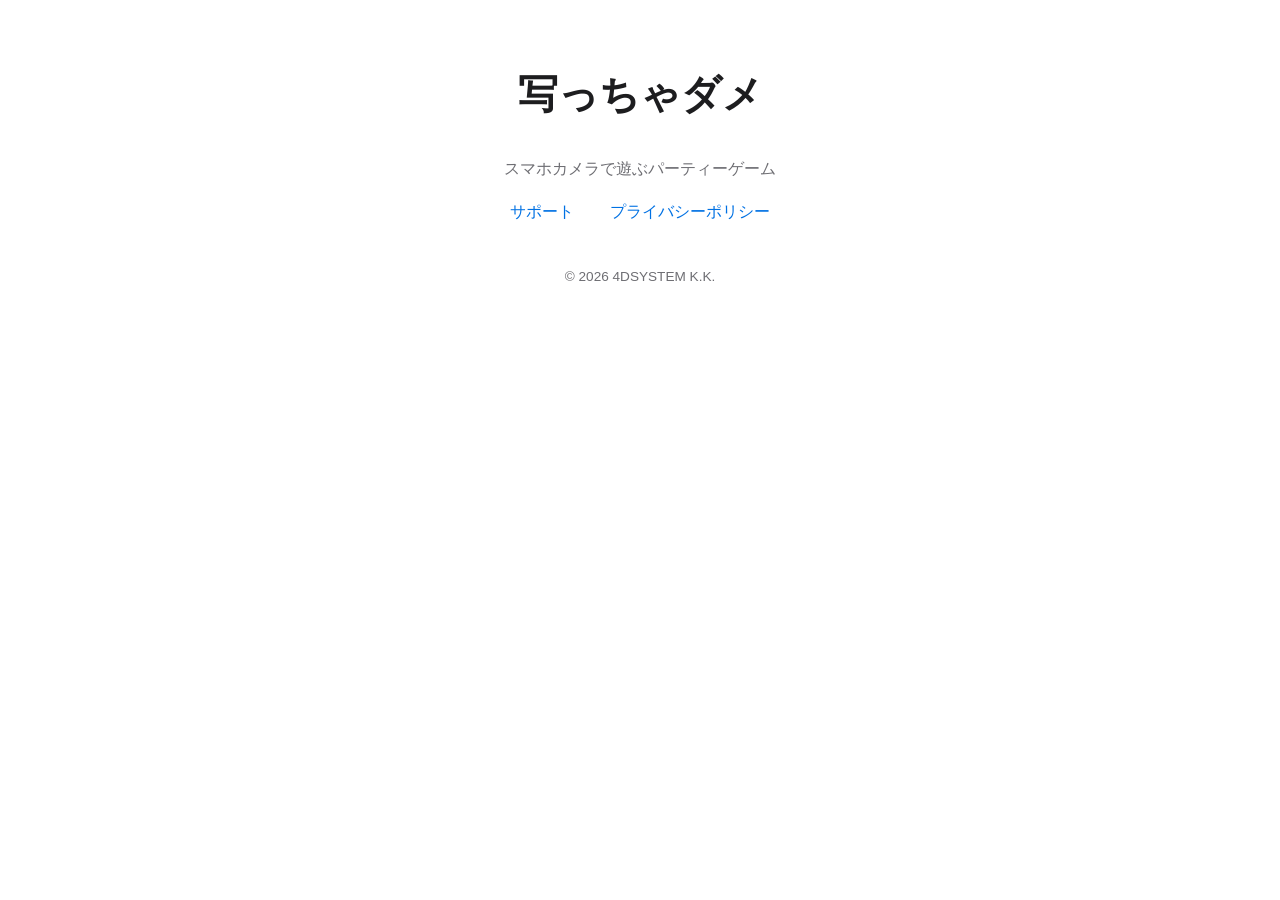
==== index.html @ 31fbf9aa "Add support and privacy policy pages" ====
<!DOCTYPE html>
<html lang="ja">
<head>
  <meta charset="UTF-8">
  <meta name="viewport" content="width=device-width, initial-scale=1.0">
  <title>写っちゃダメ</title>
  <style>
    body { font-family: -apple-system, BlinkMacSystemFont, 'Helvetica Neue', sans-serif; max-width: 680px; margin: 60px auto; padding: 0 24px; color: #1d1d1f; line-height: 1.7; text-align: center; }
    h1 { font-size: 2.5rem; font-weight: 700; }
    p { color: #6e6e73; }
    a { color: #0071e3; text-decoration: none; margin: 0 16px; }
    a:hover { text-decoration: underline; }
  </style>
</head>
<body>
  <h1>写っちゃダメ</h1>
  <p>スマホカメラで遊ぶパーティーゲーム</p>
  <p>
    <a href="support/">サポート</a>
    <a href="privacy/">プライバシーポリシー</a>
  </p>
  <p style="margin-top:40px; font-size:0.85rem;">© 2026 4DSYSTEM K.K.</p>
</body>
</html>
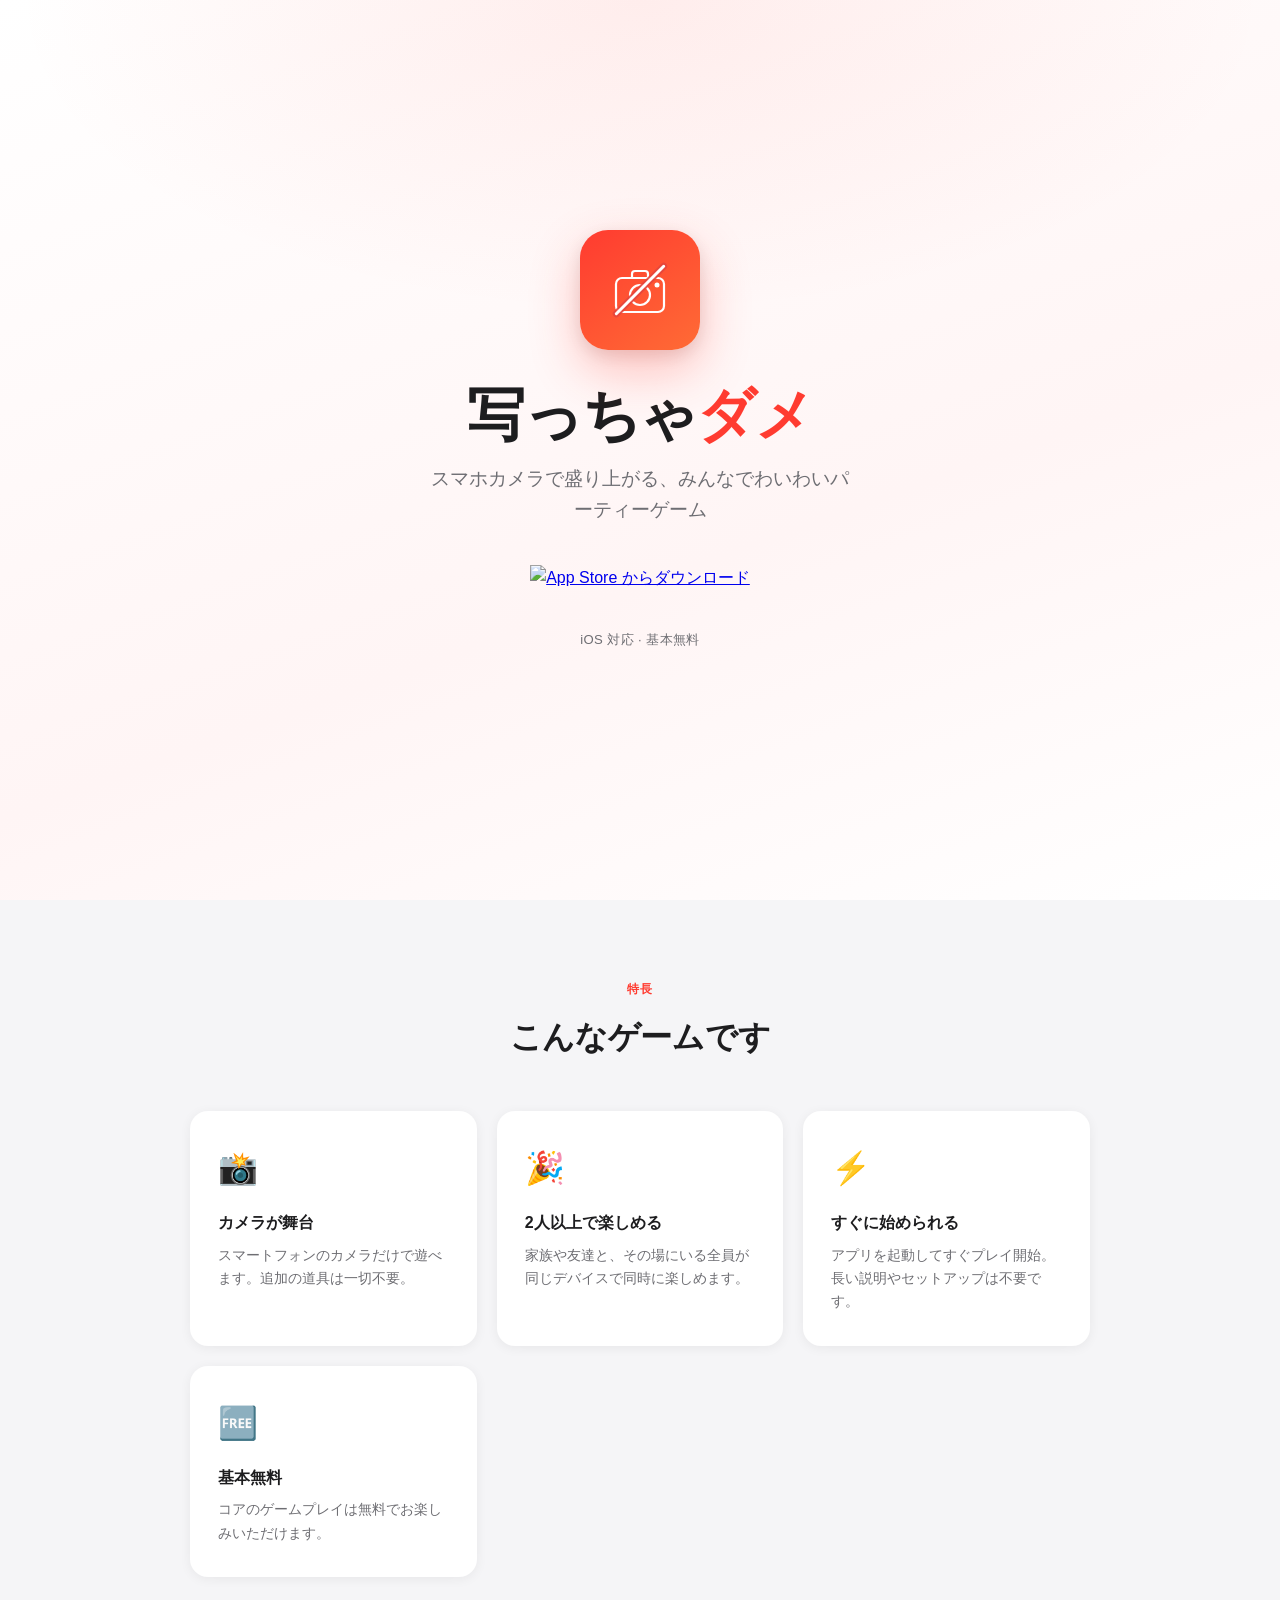
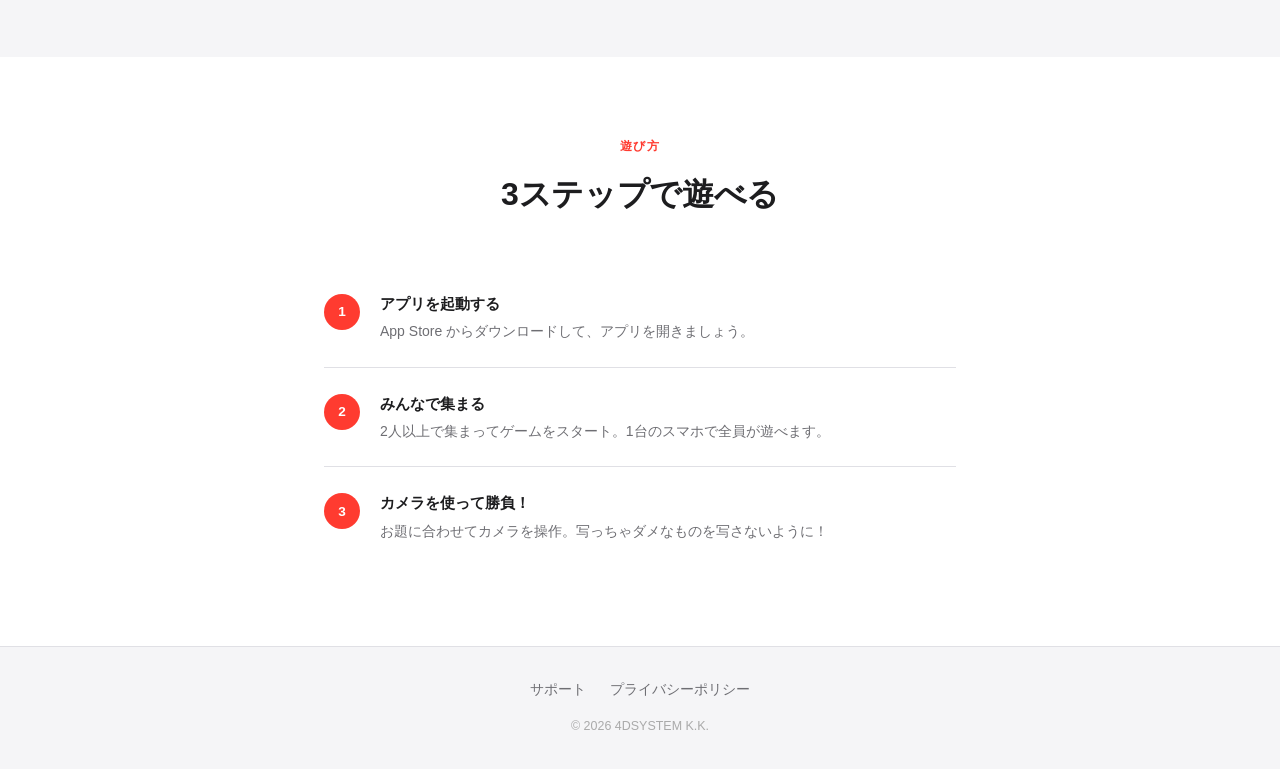
==== commit 3587365a: "Redesign top page" ====
--- a/index.html
+++ b/index.html
@@ -1,24 +1,253 @@
 <!DOCTYPE html>
 <html lang="ja">
 <head>
-  <meta charset="UTF-8">
-  <meta name="viewport" content="width=device-width, initial-scale=1.0">
-  <title>写っちゃダメ</title>
-  <style>
-    body { font-family: -apple-system, BlinkMacSystemFont, 'Helvetica Neue', sans-serif; max-width: 680px; margin: 60px auto; padding: 0 24px; color: #1d1d1f; line-height: 1.7; text-align: center; }
-    h1 { font-size: 2.5rem; font-weight: 700; }
-    p { color: #6e6e73; }
-    a { color: #0071e3; text-decoration: none; margin: 0 16px; }
-    a:hover { text-decoration: underline; }
-  </style>
+<meta charset="UTF-8">
+<meta name="viewport" content="width=device-width, initial-scale=1.0">
+<title>写っちゃダメ — スマホカメラで遊ぶパーティーゲーム</title>
+<meta name="description" content="写っちゃダメは、スマートフォンのカメラを使ってみんなで楽しむパーティーゲームです。">
+<style>
+  *, *::before, *::after { box-sizing: border-box; margin: 0; padding: 0; }
+  :root {
+    --accent: #FF3B30;
+    --text: #1d1d1f;
+    --text-secondary: #6e6e73;
+    --bg: #ffffff;
+    --surface: #f5f5f7;
+    --border: #e0e0e5;
+  }
+  body {
+    font-family: -apple-system, BlinkMacSystemFont, 'Hiragino Sans', 'Yu Gothic UI', sans-serif;
+    background: var(--bg);
+    color: var(--text);
+    line-height: 1.6;
+    -webkit-font-smoothing: antialiased;
+  }
+  .hero {
+    min-height: 100svh;
+    display: flex;
+    flex-direction: column;
+    align-items: center;
+    justify-content: center;
+    text-align: center;
+    padding: 60px 24px 80px;
+    background: linear-gradient(160deg, #fff 0%, #fff5f5 60%, #fff 100%);
+    position: relative;
+    overflow: hidden;
+  }
+  .hero::before {
+    content: '';
+    position: absolute;
+    inset: 0;
+    background: radial-gradient(ellipse 70% 50% at 50% 0%, rgba(255,59,48,0.08) 0%, transparent 70%);
+    pointer-events: none;
+  }
+  .app-icon {
+    width: 120px;
+    height: 120px;
+    border-radius: 28px;
+    background: linear-gradient(145deg, #FF3B30, #FF6B35);
+    display: flex;
+    align-items: center;
+    justify-content: center;
+    margin: 0 auto 32px;
+    box-shadow: 0 20px 50px rgba(255,59,48,0.30), 0 6px 16px rgba(0,0,0,0.10);
+    position: relative;
+  }
+  .app-icon svg {
+    width: 60px;
+    height: 60px;
+    fill: none;
+    stroke: white;
+    stroke-width: 2.2;
+    stroke-linecap: round;
+    stroke-linejoin: round;
+  }
+  .icon-slash {
+    position: absolute;
+    top: 50%;
+    left: 50%;
+    transform: translate(-50%, -50%) rotate(-45deg);
+    width: 70px;
+    height: 3px;
+    background: white;
+    border-radius: 2px;
+    box-shadow: 0 0 0 2px rgba(230,70,60,0.9);
+  }
+  .hero h1 {
+    font-size: clamp(2.4rem, 6vw, 3.6rem);
+    font-weight: 800;
+    letter-spacing: -0.02em;
+    line-height: 1.15;
+    margin-bottom: 16px;
+  }
+  .hero h1 em { font-style: normal; color: var(--accent); }
+  .hero .tagline {
+    font-size: clamp(1rem, 2.5vw, 1.2rem);
+    color: var(--text-secondary);
+    max-width: 420px;
+    margin-bottom: 40px;
+  }
+  .cta-group { display: flex; flex-direction: column; align-items: center; gap: 12px; }
+  .badge-appstore { display: inline-block; height: 52px; transition: opacity 0.15s, transform 0.15s; }
+  .badge-appstore:hover { opacity: 0.8; transform: scale(0.97); }
+  .badge-appstore img { height: 52px; display: block; }
+  .coming-soon { font-size: 0.82rem; color: var(--text-secondary); letter-spacing: 0.03em; }
+  .features { background: var(--surface); padding: 80px 24px; }
+  .section-label {
+    text-align: center;
+    font-size: 0.78rem;
+    font-weight: 600;
+    letter-spacing: 0.12em;
+    text-transform: uppercase;
+    color: var(--accent);
+    margin-bottom: 12px;
+  }
+  .section-title {
+    text-align: center;
+    font-size: clamp(1.5rem, 4vw, 2rem);
+    font-weight: 700;
+    letter-spacing: -0.01em;
+    margin-bottom: 48px;
+  }
+  .cards {
+    display: grid;
+    grid-template-columns: repeat(auto-fit, minmax(240px, 1fr));
+    gap: 20px;
+    max-width: 900px;
+    margin: 0 auto;
+  }
+  .card {
+    background: white;
+    border-radius: 18px;
+    padding: 32px 28px;
+    box-shadow: 0 2px 12px rgba(0,0,0,0.06);
+    transition: transform 0.2s, box-shadow 0.2s;
+  }
+  .card:hover { transform: translateY(-4px); box-shadow: 0 8px 24px rgba(0,0,0,0.10); }
+  .card-icon { font-size: 2rem; margin-bottom: 16px; display: block; }
+  .card h3 { font-size: 1rem; font-weight: 700; margin-bottom: 8px; }
+  .card p { font-size: 0.88rem; color: var(--text-secondary); line-height: 1.65; }
+  .howto { padding: 80px 24px; max-width: 680px; margin: 0 auto; text-align: center; }
+  .steps { display: flex; flex-direction: column; gap: 0; margin-top: 48px; text-align: left; }
+  .step {
+    display: flex;
+    gap: 20px;
+    padding: 24px 0;
+    border-bottom: 1px solid var(--border);
+    align-items: flex-start;
+  }
+  .step:last-child { border-bottom: none; }
+  .step-num {
+    flex-shrink: 0;
+    width: 36px;
+    height: 36px;
+    border-radius: 50%;
+    background: var(--accent);
+    color: white;
+    font-size: 0.85rem;
+    font-weight: 700;
+    display: flex;
+    align-items: center;
+    justify-content: center;
+    margin-top: 2px;
+  }
+  .step h4 { font-size: 0.95rem; font-weight: 700; margin-bottom: 4px; }
+  .step p { font-size: 0.875rem; color: var(--text-secondary); }
+  footer {
+    background: var(--surface);
+    border-top: 1px solid var(--border);
+    padding: 32px 24px;
+    text-align: center;
+  }
+  .footer-links { display: flex; justify-content: center; gap: 24px; margin-bottom: 16px; }
+  .footer-links a { font-size: 0.85rem; color: var(--text-secondary); text-decoration: none; transition: color 0.15s; }
+  .footer-links a:hover { color: var(--text); }
+  .footer-copy { font-size: 0.78rem; color: #aaa; }
+  @media (max-width: 480px) {
+    .app-icon { width: 96px; height: 96px; border-radius: 22px; }
+    .app-icon svg { width: 48px; height: 48px; }
+  }
+</style>
 </head>
 <body>
-  <h1>写っちゃダメ</h1>
-  <p>スマホカメラで遊ぶパーティーゲーム</p>
-  <p>
+<section class="hero">
+  <div class="app-icon">
+    <svg viewBox="0 0 60 60">
+      <rect x="6" y="18" width="48" height="34" rx="6"/>
+      <circle cx="30" cy="35" r="10"/>
+      <path d="M22 18v-4a3 3 0 0 1 3-3h10a3 3 0 0 1 3 3v4"/>
+      <circle cx="47" cy="25" r="2.5" stroke="none" fill="white"/>
+    </svg>
+    <div class="icon-slash"></div>
+  </div>
+  <h1>写っちゃ<em>ダメ</em></h1>
+  <p class="tagline">スマホカメラで盛り上がる、みんなでわいわいパーティーゲーム</p>
+  <div class="cta-group">
+    <a class="badge-appstore" href="https://apps.apple.com/app/id6785750044" target="_blank" rel="noopener">
+      <img src="https://tools.applemediaservices.com/api/badges/download-on-the-app-store/black/ja-jp?size=250x83" alt="App Store からダウンロード">
+    </a>
+    <span class="coming-soon">iOS 対応 · 基本無料</span>
+  </div>
+</section>
+<section class="features">
+  <p class="section-label">特長</p>
+  <h2 class="section-title">こんなゲームです</h2>
+  <div class="cards">
+    <div class="card">
+      <span class="card-icon">📸</span>
+      <h3>カメラが舞台</h3>
+      <p>スマートフォンのカメラだけで遊べます。追加の道具は一切不要。</p>
+    </div>
+    <div class="card">
+      <span class="card-icon">🎉</span>
+      <h3>2人以上で楽しめる</h3>
+      <p>家族や友達と、その場にいる全員が同じデバイスで同時に楽しめます。</p>
+    </div>
+    <div class="card">
+      <span class="card-icon">⚡️</span>
+      <h3>すぐに始められる</h3>
+      <p>アプリを起動してすぐプレイ開始。長い説明やセットアップは不要です。</p>
+    </div>
+    <div class="card">
+      <span class="card-icon">🆓</span>
+      <h3>基本無料</h3>
+      <p>コアのゲームプレイは無料でお楽しみいただけます。</p>
+    </div>
+  </div>
+</section>
+<section class="howto">
+  <p class="section-label">遊び方</p>
+  <h2 class="section-title">3ステップで遊べる</h2>
+  <div class="steps">
+    <div class="step">
+      <div class="step-num">1</div>
+      <div>
+        <h4>アプリを起動する</h4>
+        <p>App Store からダウンロードして、アプリを開きましょう。</p>
+      </div>
+    </div>
+    <div class="step">
+      <div class="step-num">2</div>
+      <div>
+        <h4>みんなで集まる</h4>
+        <p>2人以上で集まってゲームをスタート。1台のスマホで全員が遊べます。</p>
+      </div>
+    </div>
+    <div class="step">
+      <div class="step-num">3</div>
+      <div>
+        <h4>カメラを使って勝負！</h4>
+        <p>お題に合わせてカメラを操作。写っちゃダメなものを写さないように！</p>
+      </div>
+    </div>
+  </div>
+</section>
+<footer>
+  <nav class="footer-links">
     <a href="support/">サポート</a>
     <a href="privacy/">プライバシーポリシー</a>
-  </p>
-  <p style="margin-top:40px; font-size:0.85rem;">© 2026 4DSYSTEM K.K.</p>
+  </nav>
+  <p class="footer-copy">© 2026 4DSYSTEM K.K.</p>
+</footer>
 </body>
-</html>
+  </html>
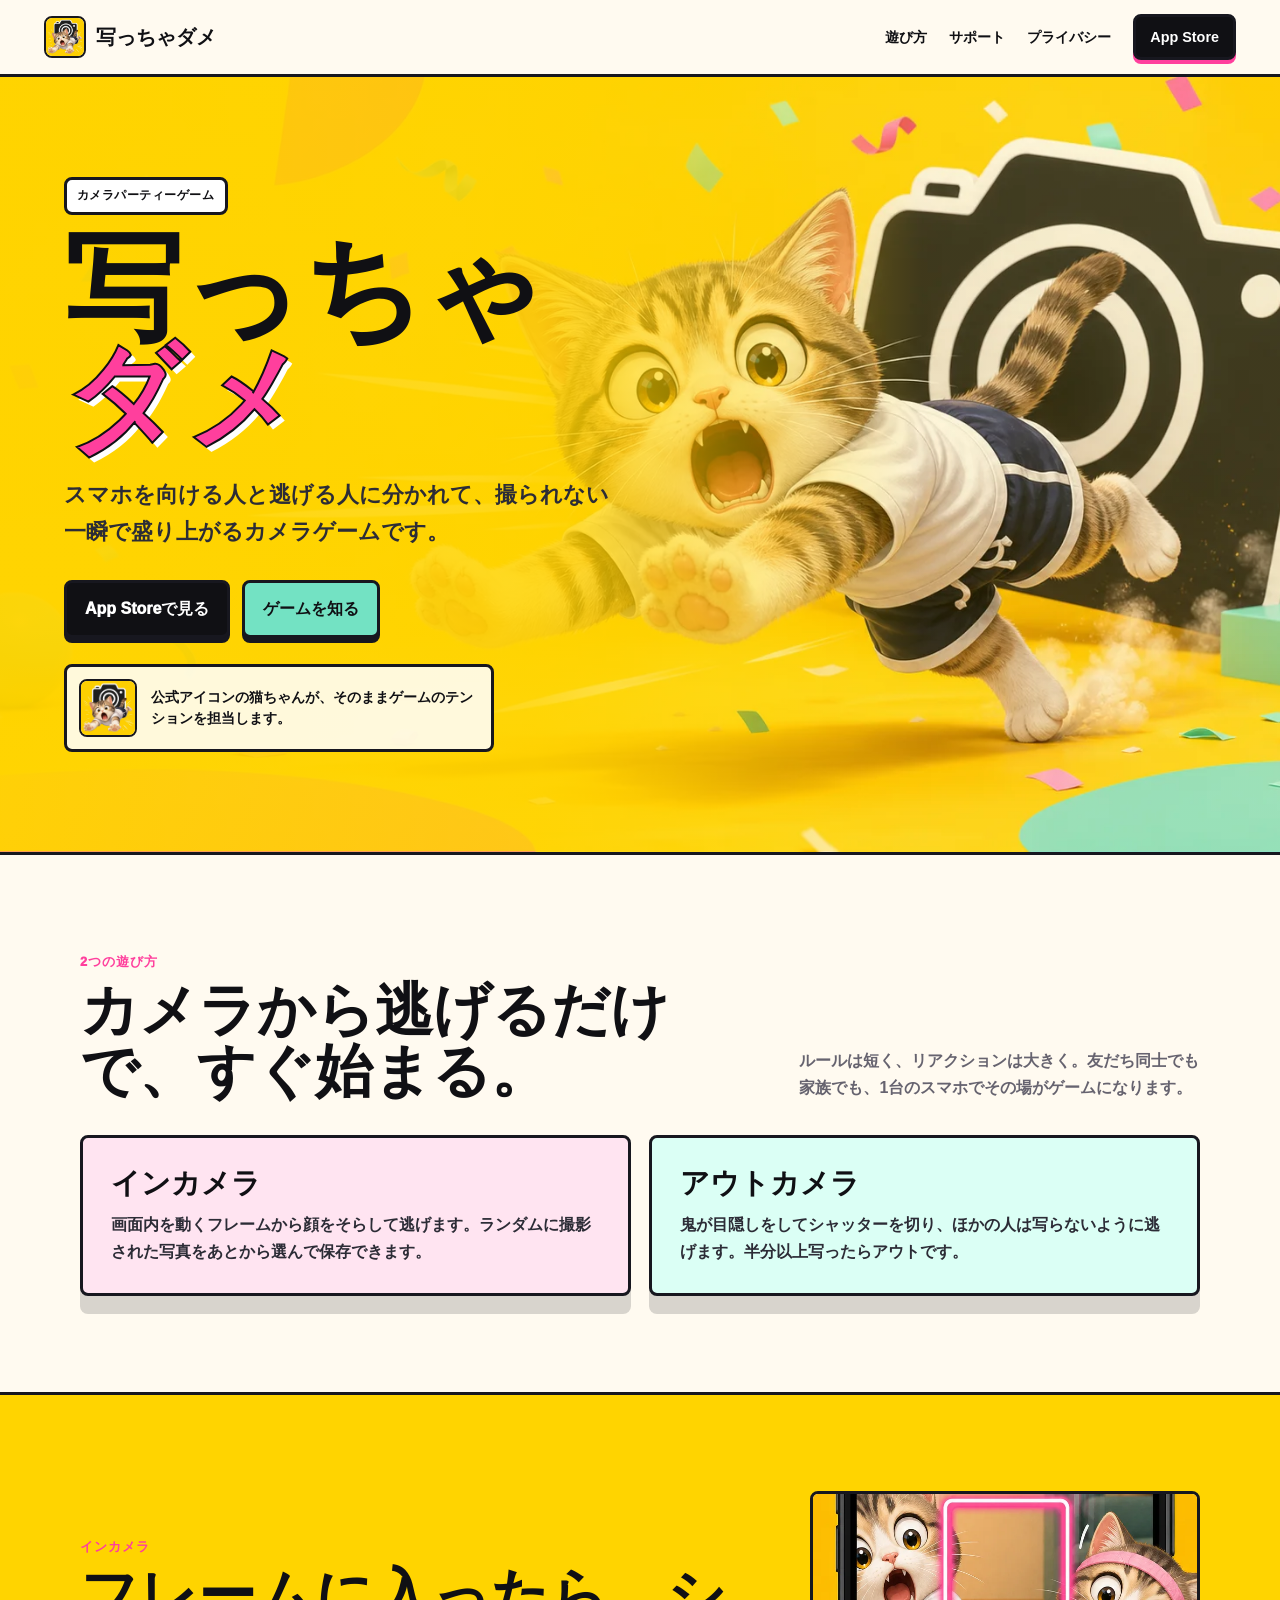
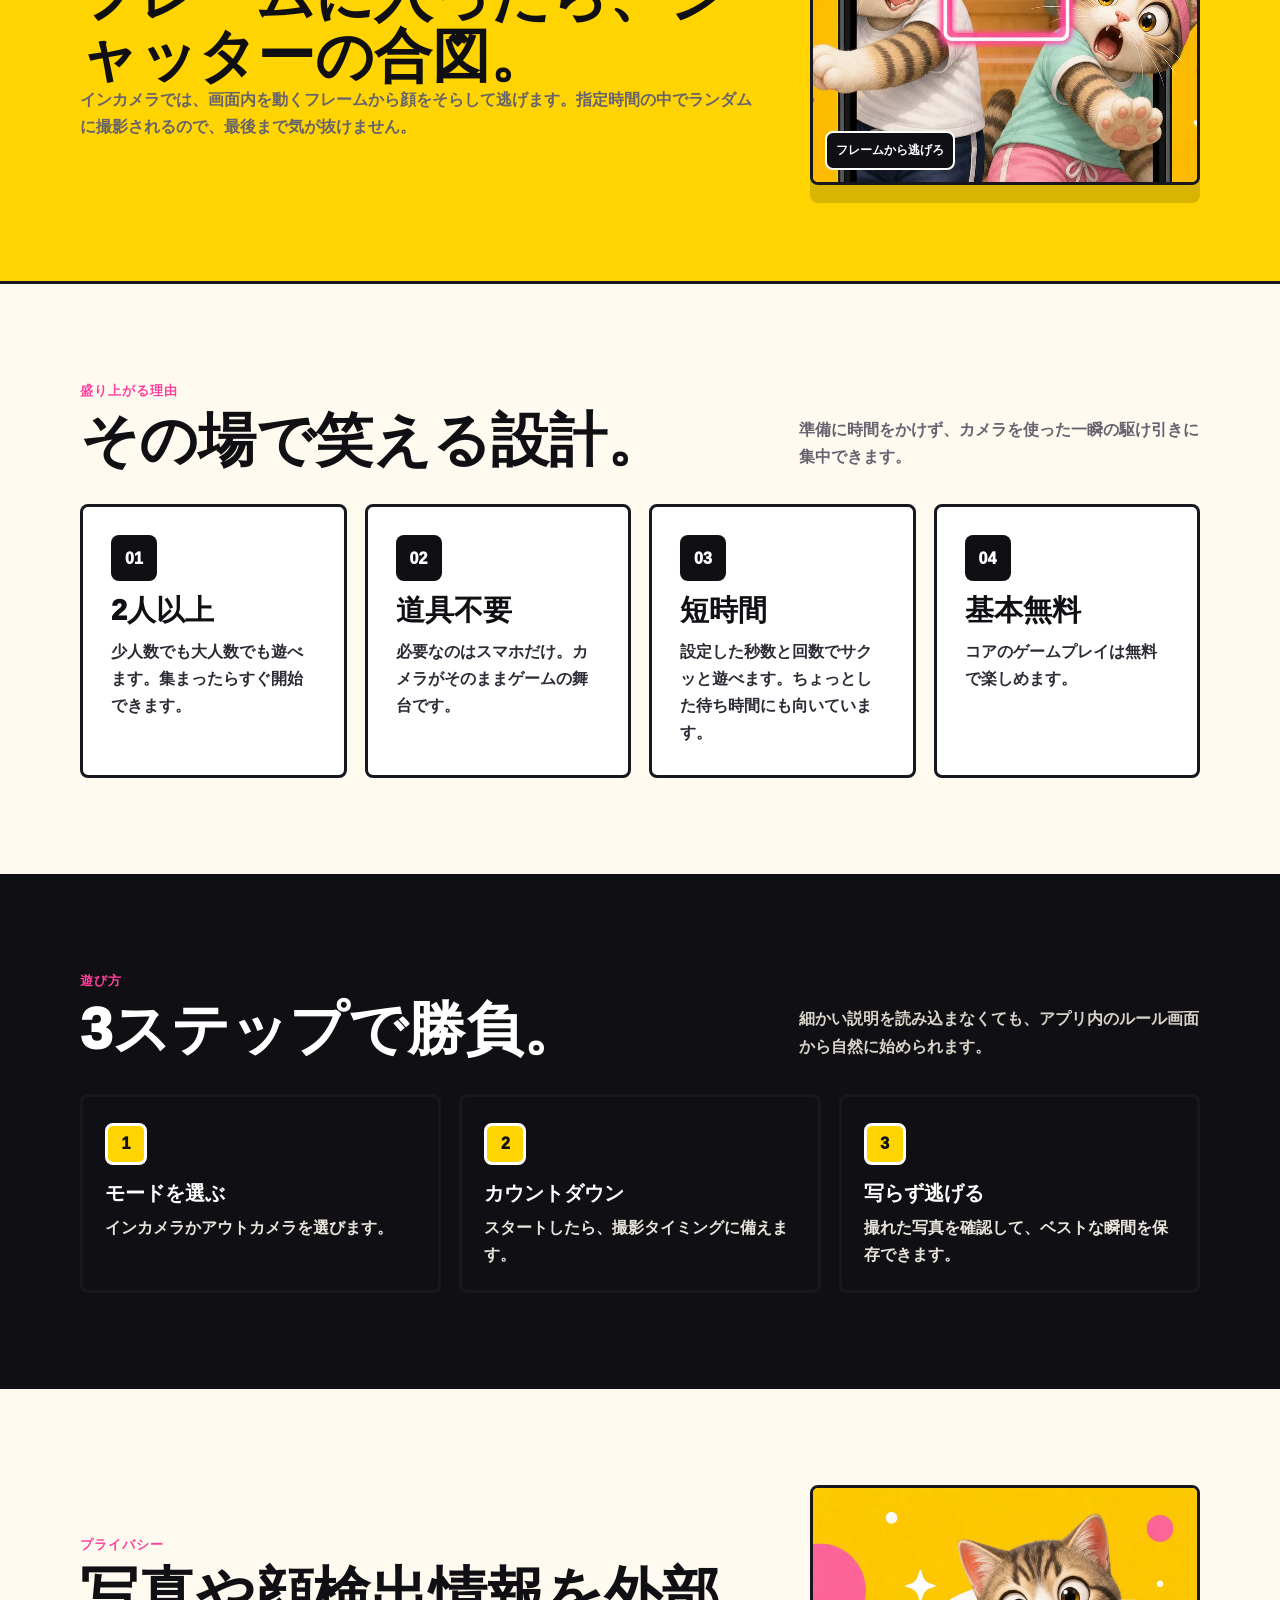
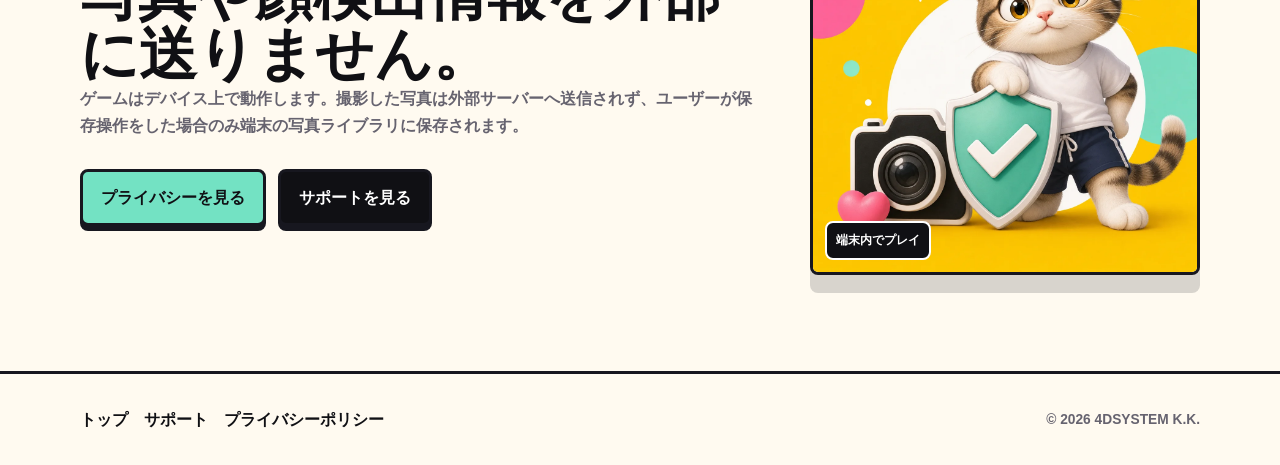
==== commit 46f52ac3: "Redesign official site" ====
--- a/index.html
+++ b/index.html
@@ -1,253 +1,173 @@
 <!DOCTYPE html>
 <html lang="ja">
 <head>
-<meta charset="UTF-8">
-<meta name="viewport" content="width=device-width, initial-scale=1.0">
-<title>写っちゃダメ — スマホカメラで遊ぶパーティーゲーム</title>
-<meta name="description" content="写っちゃダメは、スマートフォンのカメラを使ってみんなで楽しむパーティーゲームです。">
-<style>
-  *, *::before, *::after { box-sizing: border-box; margin: 0; padding: 0; }
-  :root {
-    --accent: #FF3B30;
-    --text: #1d1d1f;
-    --text-secondary: #6e6e73;
-    --bg: #ffffff;
-    --surface: #f5f5f7;
-    --border: #e0e0e5;
-  }
-  body {
-    font-family: -apple-system, BlinkMacSystemFont, 'Hiragino Sans', 'Yu Gothic UI', sans-serif;
-    background: var(--bg);
-    color: var(--text);
-    line-height: 1.6;
-    -webkit-font-smoothing: antialiased;
-  }
-  .hero {
-    min-height: 100svh;
-    display: flex;
-    flex-direction: column;
-    align-items: center;
-    justify-content: center;
-    text-align: center;
-    padding: 60px 24px 80px;
-    background: linear-gradient(160deg, #fff 0%, #fff5f5 60%, #fff 100%);
-    position: relative;
-    overflow: hidden;
-  }
-  .hero::before {
-    content: '';
-    position: absolute;
-    inset: 0;
-    background: radial-gradient(ellipse 70% 50% at 50% 0%, rgba(255,59,48,0.08) 0%, transparent 70%);
-    pointer-events: none;
-  }
-  .app-icon {
-    width: 120px;
-    height: 120px;
-    border-radius: 28px;
-    background: linear-gradient(145deg, #FF3B30, #FF6B35);
-    display: flex;
-    align-items: center;
-    justify-content: center;
-    margin: 0 auto 32px;
-    box-shadow: 0 20px 50px rgba(255,59,48,0.30), 0 6px 16px rgba(0,0,0,0.10);
-    position: relative;
-  }
-  .app-icon svg {
-    width: 60px;
-    height: 60px;
-    fill: none;
-    stroke: white;
-    stroke-width: 2.2;
-    stroke-linecap: round;
-    stroke-linejoin: round;
-  }
-  .icon-slash {
-    position: absolute;
-    top: 50%;
-    left: 50%;
-    transform: translate(-50%, -50%) rotate(-45deg);
-    width: 70px;
-    height: 3px;
-    background: white;
-    border-radius: 2px;
-    box-shadow: 0 0 0 2px rgba(230,70,60,0.9);
-  }
-  .hero h1 {
-    font-size: clamp(2.4rem, 6vw, 3.6rem);
-    font-weight: 800;
-    letter-spacing: -0.02em;
-    line-height: 1.15;
-    margin-bottom: 16px;
-  }
-  .hero h1 em { font-style: normal; color: var(--accent); }
-  .hero .tagline {
-    font-size: clamp(1rem, 2.5vw, 1.2rem);
-    color: var(--text-secondary);
-    max-width: 420px;
-    margin-bottom: 40px;
-  }
-  .cta-group { display: flex; flex-direction: column; align-items: center; gap: 12px; }
-  .badge-appstore { display: inline-block; height: 52px; transition: opacity 0.15s, transform 0.15s; }
-  .badge-appstore:hover { opacity: 0.8; transform: scale(0.97); }
-  .badge-appstore img { height: 52px; display: block; }
-  .coming-soon { font-size: 0.82rem; color: var(--text-secondary); letter-spacing: 0.03em; }
-  .features { background: var(--surface); padding: 80px 24px; }
-  .section-label {
-    text-align: center;
-    font-size: 0.78rem;
-    font-weight: 600;
-    letter-spacing: 0.12em;
-    text-transform: uppercase;
-    color: var(--accent);
-    margin-bottom: 12px;
-  }
-  .section-title {
-    text-align: center;
-    font-size: clamp(1.5rem, 4vw, 2rem);
-    font-weight: 700;
-    letter-spacing: -0.01em;
-    margin-bottom: 48px;
-  }
-  .cards {
-    display: grid;
-    grid-template-columns: repeat(auto-fit, minmax(240px, 1fr));
-    gap: 20px;
-    max-width: 900px;
-    margin: 0 auto;
-  }
-  .card {
-    background: white;
-    border-radius: 18px;
-    padding: 32px 28px;
-    box-shadow: 0 2px 12px rgba(0,0,0,0.06);
-    transition: transform 0.2s, box-shadow 0.2s;
-  }
-  .card:hover { transform: translateY(-4px); box-shadow: 0 8px 24px rgba(0,0,0,0.10); }
-  .card-icon { font-size: 2rem; margin-bottom: 16px; display: block; }
-  .card h3 { font-size: 1rem; font-weight: 700; margin-bottom: 8px; }
-  .card p { font-size: 0.88rem; color: var(--text-secondary); line-height: 1.65; }
-  .howto { padding: 80px 24px; max-width: 680px; margin: 0 auto; text-align: center; }
-  .steps { display: flex; flex-direction: column; gap: 0; margin-top: 48px; text-align: left; }
-  .step {
-    display: flex;
-    gap: 20px;
-    padding: 24px 0;
-    border-bottom: 1px solid var(--border);
-    align-items: flex-start;
-  }
-  .step:last-child { border-bottom: none; }
-  .step-num {
-    flex-shrink: 0;
-    width: 36px;
-    height: 36px;
-    border-radius: 50%;
-    background: var(--accent);
-    color: white;
-    font-size: 0.85rem;
-    font-weight: 700;
-    display: flex;
-    align-items: center;
-    justify-content: center;
-    margin-top: 2px;
-  }
-  .step h4 { font-size: 0.95rem; font-weight: 700; margin-bottom: 4px; }
-  .step p { font-size: 0.875rem; color: var(--text-secondary); }
-  footer {
-    background: var(--surface);
-    border-top: 1px solid var(--border);
-    padding: 32px 24px;
-    text-align: center;
-  }
-  .footer-links { display: flex; justify-content: center; gap: 24px; margin-bottom: 16px; }
-  .footer-links a { font-size: 0.85rem; color: var(--text-secondary); text-decoration: none; transition: color 0.15s; }
-  .footer-links a:hover { color: var(--text); }
-  .footer-copy { font-size: 0.78rem; color: #aaa; }
-  @media (max-width: 480px) {
-    .app-icon { width: 96px; height: 96px; border-radius: 22px; }
-    .app-icon svg { width: 48px; height: 48px; }
-  }
-</style>
+  <meta charset="UTF-8">
+  <meta name="viewport" content="width=device-width, initial-scale=1.0">
+  <title>写っちゃダメ | スマホカメラで遊ぶパーティーゲーム</title>
+  <meta name="description" content="写っちゃダメは、スマートフォンのカメラを使ってみんなで盛り上がるパーティーゲームです。インカメラとアウトカメラの2つの遊び方で、写らない瞬間を楽しめます。">
+  <meta property="og:title" content="写っちゃダメ">
+  <meta property="og:description" content="スマホカメラで盛り上がる、写るな、逃げろのパーティーゲーム。">
+  <meta property="og:image" content="assets/app-icon.png">
+  <link rel="icon" href="assets/app-icon.png">
+  <link rel="stylesheet" href="assets/site.css">
 </head>
 <body>
-<section class="hero">
-  <div class="app-icon">
-    <svg viewBox="0 0 60 60">
-      <rect x="6" y="18" width="48" height="34" rx="6"/>
-      <circle cx="30" cy="35" r="10"/>
-      <path d="M22 18v-4a3 3 0 0 1 3-3h10a3 3 0 0 1 3 3v4"/>
-      <circle cx="47" cy="25" r="2.5" stroke="none" fill="white"/>
-    </svg>
-    <div class="icon-slash"></div>
+  <div class="site-shell">
+    <header class="site-header">
+      <a class="brand" href="./" aria-label="写っちゃダメ ホーム">
+        <img src="assets/app-icon.webp" alt="">
+        <span>写っちゃダメ</span>
+      </a>
+      <nav class="site-nav" aria-label="サイト内ナビゲーション">
+        <a href="#modes">遊び方</a>
+        <a href="support/">サポート</a>
+        <a href="privacy/">プライバシー</a>
+        <a class="download-link" href="https://apps.apple.com/app/id6785750044" target="_blank" rel="noopener">App Store</a>
+      </nav>
+    </header>
+
+    <main>
+      <section class="hero" aria-labelledby="hero-title">
+        <div class="hero-content">
+          <p class="eyebrow">カメラパーティーゲーム</p>
+          <h1 id="hero-title">写っちゃ<span>ダメ</span></h1>
+          <p class="hero-lead">スマホを向ける人と逃げる人に分かれて、撮られない一瞬で盛り上がるカメラゲームです。</p>
+          <div class="hero-actions">
+            <a class="button primary" href="https://apps.apple.com/app/id6785750044" target="_blank" rel="noopener">App Storeで見る</a>
+            <a class="button secondary" href="#modes">ゲームを知る</a>
+          </div>
+          <div class="mini-proof">
+            <img src="assets/app-icon.webp" alt="写っちゃダメのアプリアイコン">
+            <p>公式アイコンの猫ちゃんが、そのままゲームのテンションを担当します。</p>
+          </div>
+        </div>
+      </section>
+
+      <section class="section" id="modes">
+        <div class="section-inner">
+          <div class="section-head">
+            <div>
+              <p class="section-kicker">2つの遊び方</p>
+              <h2 class="section-title">カメラから逃げるだけで、すぐ始まる。</h2>
+            </div>
+            <p class="section-copy">ルールは短く、リアクションは大きく。友だち同士でも家族でも、1台のスマホでその場がゲームになります。</p>
+          </div>
+          <div class="mode-grid">
+            <article class="panel pink">
+              <h3>インカメラ</h3>
+              <p>画面内を動くフレームから顔をそらして逃げます。ランダムに撮影された写真をあとから選んで保存できます。</p>
+            </article>
+            <article class="panel mint">
+              <h3>アウトカメラ</h3>
+              <p>鬼が目隠しをしてシャッターを切り、ほかの人は写らないように逃げます。半分以上写ったらアウトです。</p>
+            </article>
+          </div>
+        </div>
+      </section>
+
+      <section class="section yellow">
+        <div class="section-inner art-band">
+          <div>
+            <p class="section-kicker">インカメラ</p>
+            <h2 class="section-title">フレームに入ったら、シャッターの合図。</h2>
+            <p class="section-copy">インカメラでは、画面内を動くフレームから顔をそらして逃げます。指定時間の中でランダムに撮影されるので、最後まで気が抜けません。</p>
+          </div>
+          <div class="art-frame wide">
+            <img src="assets/official-art-detail.webp" alt="動くフレームから逃げる猫たちのイラスト">
+            <span class="art-label">フレームから逃げろ</span>
+          </div>
+        </div>
+      </section>
+
+      <section class="section">
+        <div class="section-inner">
+          <div class="section-head">
+            <div>
+              <p class="section-kicker">盛り上がる理由</p>
+              <h2 class="section-title">その場で笑える設計。</h2>
+            </div>
+            <p class="section-copy">準備に時間をかけず、カメラを使った一瞬の駆け引きに集中できます。</p>
+          </div>
+          <div class="feature-grid">
+            <article class="panel">
+              <span class="feature-icon">01</span>
+              <h3>2人以上</h3>
+              <p>少人数でも大人数でも遊べます。集まったらすぐ開始できます。</p>
+            </article>
+            <article class="panel">
+              <span class="feature-icon">02</span>
+              <h3>道具不要</h3>
+              <p>必要なのはスマホだけ。カメラがそのままゲームの舞台です。</p>
+            </article>
+            <article class="panel">
+              <span class="feature-icon">03</span>
+              <h3>短時間</h3>
+              <p>設定した秒数と回数でサクッと遊べます。ちょっとした待ち時間にも向いています。</p>
+            </article>
+            <article class="panel">
+              <span class="feature-icon">04</span>
+              <h3>基本無料</h3>
+              <p>コアのゲームプレイは無料で楽しめます。</p>
+            </article>
+          </div>
+        </div>
+      </section>
+
+      <section class="section dark">
+        <div class="section-inner">
+          <div class="section-head">
+            <div>
+              <p class="section-kicker">遊び方</p>
+              <h2 class="section-title">3ステップで勝負。</h2>
+            </div>
+            <p class="section-copy">細かい説明を読み込まなくても、アプリ内のルール画面から自然に始められます。</p>
+          </div>
+          <div class="steps">
+            <article class="step">
+              <h3>モードを選ぶ</h3>
+              <p>インカメラかアウトカメラを選びます。</p>
+            </article>
+            <article class="step">
+              <h3>カウントダウン</h3>
+              <p>スタートしたら、撮影タイミングに備えます。</p>
+            </article>
+            <article class="step">
+              <h3>写らず逃げる</h3>
+              <p>撮れた写真を確認して、ベストな瞬間を保存できます。</p>
+            </article>
+          </div>
+        </div>
+      </section>
+
+      <section class="section">
+        <div class="section-inner art-band">
+          <div>
+            <p class="section-kicker">プライバシー</p>
+            <h2 class="section-title">写真や顔検出情報を外部に送りません。</h2>
+            <p class="section-copy">ゲームはデバイス上で動作します。撮影した写真は外部サーバーへ送信されず、ユーザーが保存操作をした場合のみ端末の写真ライブラリに保存されます。</p>
+            <div class="button-row">
+              <a class="button secondary" href="privacy/">プライバシーを見る</a>
+              <a class="button primary" href="support/">サポートを見る</a>
+            </div>
+          </div>
+          <div class="art-frame">
+            <img src="assets/privacy-cat.webp" alt="カメラと盾を守る猫のイラスト">
+            <span class="art-label">端末内でプレイ</span>
+          </div>
+        </div>
+      </section>
+    </main>
+
+    <footer class="site-footer">
+      <div class="footer-inner">
+        <nav class="footer-links" aria-label="フッターナビゲーション">
+          <a href="./">トップ</a>
+          <a href="support/">サポート</a>
+          <a href="privacy/">プライバシーポリシー</a>
+        </nav>
+        <p class="footer-copy">© 2026 4DSYSTEM K.K.</p>
+      </div>
+    </footer>
   </div>
-  <h1>写っちゃ<em>ダメ</em></h1>
-  <p class="tagline">スマホカメラで盛り上がる、みんなでわいわいパーティーゲーム</p>
-  <div class="cta-group">
-    <a class="badge-appstore" href="https://apps.apple.com/app/id6785750044" target="_blank" rel="noopener">
-      <img src="https://tools.applemediaservices.com/api/badges/download-on-the-app-store/black/ja-jp?size=250x83" alt="App Store からダウンロード">
-    </a>
-    <span class="coming-soon">iOS 対応 · 基本無料</span>
-  </div>
-</section>
-<section class="features">
-  <p class="section-label">特長</p>
-  <h2 class="section-title">こんなゲームです</h2>
-  <div class="cards">
-    <div class="card">
-      <span class="card-icon">📸</span>
-      <h3>カメラが舞台</h3>
-      <p>スマートフォンのカメラだけで遊べます。追加の道具は一切不要。</p>
-    </div>
-    <div class="card">
-      <span class="card-icon">🎉</span>
-      <h3>2人以上で楽しめる</h3>
-      <p>家族や友達と、その場にいる全員が同じデバイスで同時に楽しめます。</p>
-    </div>
-    <div class="card">
-      <span class="card-icon">⚡️</span>
-      <h3>すぐに始められる</h3>
-      <p>アプリを起動してすぐプレイ開始。長い説明やセットアップは不要です。</p>
-    </div>
-    <div class="card">
-      <span class="card-icon">🆓</span>
-      <h3>基本無料</h3>
-      <p>コアのゲームプレイは無料でお楽しみいただけます。</p>
-    </div>
-  </div>
-</section>
-<section class="howto">
-  <p class="section-label">遊び方</p>
-  <h2 class="section-title">3ステップで遊べる</h2>
-  <div class="steps">
-    <div class="step">
-      <div class="step-num">1</div>
-      <div>
-        <h4>アプリを起動する</h4>
-        <p>App Store からダウンロードして、アプリを開きましょう。</p>
-      </div>
-    </div>
-    <div class="step">
-      <div class="step-num">2</div>
-      <div>
-        <h4>みんなで集まる</h4>
-        <p>2人以上で集まってゲームをスタート。1台のスマホで全員が遊べます。</p>
-      </div>
-    </div>
-    <div class="step">
-      <div class="step-num">3</div>
-      <div>
-        <h4>カメラを使って勝負！</h4>
-        <p>お題に合わせてカメラを操作。写っちゃダメなものを写さないように！</p>
-      </div>
-    </div>
-  </div>
-</section>
-<footer>
-  <nav class="footer-links">
-    <a href="support/">サポート</a>
-    <a href="privacy/">プライバシーポリシー</a>
-  </nav>
-  <p class="footer-copy">© 2026 4DSYSTEM K.K.</p>
-</footer>
 </body>
-  </html>
+</html>
--- a/assets/site.css
+++ b/assets/site.css
@@ -0,0 +1,629 @@
+*, *::before, *::after {
+  box-sizing: border-box;
+}
+
+:root {
+  --yellow: #ffd400;
+  --yellow-soft: #fff3a3;
+  --ink: #101014;
+  --ink-2: #2c2c36;
+  --muted: #66636f;
+  --pink: #ff3f9d;
+  --mint: #73e2c3;
+  --paper: #fffaf0;
+  --white: #ffffff;
+  --line: #17171f;
+  --shadow: 0 18px 0 rgba(16, 16, 20, 0.16);
+}
+
+html {
+  scroll-behavior: smooth;
+}
+
+body {
+  margin: 0;
+  color: var(--ink);
+  background: var(--paper);
+  font-family: -apple-system, BlinkMacSystemFont, "Hiragino Sans", "Yu Gothic UI", "Yu Gothic", sans-serif;
+  line-height: 1.7;
+  -webkit-font-smoothing: antialiased;
+}
+
+img {
+  display: block;
+  max-width: 100%;
+}
+
+a {
+  color: inherit;
+}
+
+.site-shell {
+  min-height: 100svh;
+  overflow-x: hidden;
+}
+
+.site-header {
+  position: sticky;
+  top: 0;
+  z-index: 20;
+  display: flex;
+  align-items: center;
+  justify-content: space-between;
+  gap: 18px;
+  min-height: 74px;
+  padding: 14px clamp(18px, 4vw, 44px);
+  background: rgba(255, 250, 240, 0.9);
+  border-bottom: 3px solid var(--line);
+  backdrop-filter: blur(14px);
+}
+
+.brand {
+  display: inline-flex;
+  align-items: center;
+  gap: 10px;
+  min-width: 0;
+  font-weight: 950;
+  text-decoration: none;
+}
+
+.brand img {
+  width: 42px;
+  height: 42px;
+  border: 2px solid var(--line);
+  border-radius: 8px;
+}
+
+.brand span {
+  font-size: clamp(1rem, 2vw, 1.25rem);
+  line-height: 1.1;
+  white-space: nowrap;
+}
+
+.site-nav {
+  display: flex;
+  align-items: center;
+  gap: clamp(10px, 2.2vw, 22px);
+  font-size: 0.9rem;
+  font-weight: 900;
+}
+
+.site-nav a {
+  text-decoration: none;
+}
+
+.site-nav a:hover {
+  color: var(--pink);
+}
+
+.download-link {
+  display: inline-flex;
+  align-items: center;
+  min-height: 42px;
+  padding: 8px 14px;
+  color: var(--white);
+  background: var(--ink);
+  border: 3px solid var(--line);
+  border-radius: 8px;
+  box-shadow: 0 4px 0 var(--pink);
+}
+
+.hero {
+  position: relative;
+  min-height: 78svh;
+  display: grid;
+  align-items: center;
+  padding: clamp(54px, 8vw, 100px) clamp(20px, 5vw, 72px);
+  overflow: hidden;
+  background-color: var(--yellow);
+  border-bottom: 3px solid var(--line);
+}
+
+.hero::before {
+  content: "";
+  position: absolute;
+  inset: 0;
+  background-image: linear-gradient(90deg, rgba(255, 212, 0, 0.96) 0%, rgba(255, 212, 0, 0.86) 42%, rgba(255, 212, 0, 0.12) 72%),
+    url("hero-cat.webp");
+  background-repeat: no-repeat;
+  background-position: center;
+  background-size: cover;
+}
+
+.hero-content {
+  position: relative;
+  z-index: 1;
+  width: min(680px, 100%);
+}
+
+.eyebrow {
+  display: inline-flex;
+  align-items: center;
+  min-height: 34px;
+  margin: 0 0 18px;
+  padding: 5px 10px;
+  color: var(--ink);
+  background: var(--white);
+  border: 3px solid var(--line);
+  border-radius: 8px;
+  font-size: 0.78rem;
+  font-weight: 950;
+  letter-spacing: 0.04em;
+  text-transform: uppercase;
+}
+
+.hero h1,
+.page-hero h1 {
+  margin: 0;
+  color: var(--ink);
+  font-size: clamp(3.1rem, 12vw, 7.4rem);
+  font-weight: 950;
+  letter-spacing: 0;
+  line-height: 0.93;
+}
+
+.hero h1 span {
+  display: block;
+  color: var(--pink);
+  -webkit-text-stroke: 2px var(--ink);
+  text-shadow: 5px 5px 0 var(--white);
+}
+
+.hero-lead {
+  max-width: 560px;
+  margin: 24px 0 0;
+  color: var(--ink-2);
+  font-size: clamp(1.08rem, 2.2vw, 1.35rem);
+  font-weight: 850;
+}
+
+.hero-actions,
+.button-row {
+  display: flex;
+  flex-wrap: wrap;
+  gap: 12px;
+  margin-top: 30px;
+}
+
+.button {
+  display: inline-flex;
+  align-items: center;
+  justify-content: center;
+  min-height: 50px;
+  padding: 12px 18px;
+  border: 3px solid var(--line);
+  border-radius: 8px;
+  font-weight: 950;
+  text-decoration: none;
+  box-shadow: 0 5px 0 var(--line);
+}
+
+.button.primary {
+  color: var(--white);
+  background: var(--ink);
+}
+
+.button.secondary {
+  color: var(--ink);
+  background: var(--mint);
+}
+
+.button:hover {
+  transform: translateY(2px);
+  box-shadow: 0 3px 0 var(--line);
+}
+
+.mini-proof {
+  display: grid;
+  grid-template-columns: auto 1fr;
+  gap: 14px;
+  align-items: center;
+  width: min(430px, 100%);
+  margin-top: 26px;
+  padding: 12px;
+  background: rgba(255, 255, 255, 0.86);
+  border: 3px solid var(--line);
+  border-radius: 8px;
+}
+
+.mini-proof img {
+  width: 58px;
+  height: 58px;
+  border-radius: 8px;
+  border: 2px solid var(--line);
+}
+
+.mini-proof p {
+  margin: 0;
+  font-size: 0.88rem;
+  font-weight: 850;
+  line-height: 1.45;
+}
+
+.section {
+  padding: clamp(58px, 8vw, 96px) clamp(20px, 5vw, 72px);
+}
+
+.section.yellow {
+  background: var(--yellow);
+  border-top: 3px solid var(--line);
+  border-bottom: 3px solid var(--line);
+}
+
+.section.dark {
+  color: var(--white);
+  background: var(--ink);
+}
+
+.section-inner {
+  width: min(1120px, 100%);
+  margin: 0 auto;
+}
+
+.section-head {
+  display: grid;
+  grid-template-columns: minmax(0, 0.9fr) minmax(240px, 0.55fr);
+  gap: clamp(24px, 5vw, 70px);
+  align-items: end;
+  margin-bottom: 34px;
+}
+
+.section-kicker {
+  margin: 0 0 8px;
+  color: var(--pink);
+  font-size: 0.8rem;
+  font-weight: 950;
+  letter-spacing: 0.08em;
+  text-transform: uppercase;
+}
+
+.section-title {
+  margin: 0;
+  font-size: clamp(2rem, 5vw, 3.6rem);
+  font-weight: 950;
+  letter-spacing: 0;
+  line-height: 1.05;
+}
+
+.section-copy {
+  margin: 0;
+  color: var(--muted);
+  font-size: 1rem;
+  font-weight: 750;
+}
+
+.dark .section-copy {
+  color: #d8d3c8;
+}
+
+.mode-grid,
+.feature-grid,
+.faq-grid,
+.policy-grid {
+  display: grid;
+  gap: 18px;
+}
+
+.mode-grid {
+  grid-template-columns: repeat(2, minmax(0, 1fr));
+}
+
+.feature-grid {
+  grid-template-columns: repeat(4, minmax(0, 1fr));
+}
+
+.faq-grid,
+.policy-grid {
+  grid-template-columns: repeat(2, minmax(0, 1fr));
+}
+
+.panel {
+  min-width: 0;
+  padding: clamp(20px, 3vw, 28px);
+  background: var(--white);
+  border: 3px solid var(--line);
+  border-radius: 8px;
+  box-shadow: var(--shadow);
+}
+
+.panel.pink {
+  background: #ffe4f1;
+}
+
+.panel.mint {
+  background: #dbfff5;
+}
+
+.panel.yellow {
+  background: var(--yellow-soft);
+}
+
+.panel h3,
+.panel h2 {
+  margin: 0 0 10px;
+  font-size: clamp(1.25rem, 2.7vw, 1.8rem);
+  font-weight: 950;
+  line-height: 1.2;
+}
+
+.panel p {
+  margin: 0;
+  color: var(--ink-2);
+  font-weight: 750;
+}
+
+.feature-grid .panel {
+  box-shadow: none;
+}
+
+.feature-icon {
+  display: inline-flex;
+  align-items: center;
+  justify-content: center;
+  width: 46px;
+  height: 46px;
+  margin-bottom: 12px;
+  color: var(--white);
+  background: var(--ink);
+  border-radius: 8px;
+  font-weight: 950;
+}
+
+.art-band {
+  display: grid;
+  grid-template-columns: minmax(0, 1fr) minmax(250px, 390px);
+  gap: clamp(22px, 5vw, 56px);
+  align-items: center;
+}
+
+.art-frame {
+  position: relative;
+  overflow: hidden;
+  background: var(--white);
+  border: 3px solid var(--line);
+  border-radius: 8px;
+  box-shadow: var(--shadow);
+}
+
+.art-frame img {
+  width: 100%;
+  aspect-ratio: 1 / 1;
+  object-fit: cover;
+}
+
+.art-frame.wide img {
+  aspect-ratio: 4 / 3;
+}
+
+.art-label {
+  position: absolute;
+  left: 12px;
+  bottom: 12px;
+  max-width: calc(100% - 24px);
+  padding: 7px 9px;
+  color: var(--white);
+  background: var(--ink);
+  border: 2px solid var(--white);
+  border-radius: 8px;
+  font-size: 0.78rem;
+  font-weight: 950;
+}
+
+.steps {
+  display: grid;
+  grid-template-columns: repeat(3, minmax(0, 1fr));
+  gap: 18px;
+  counter-reset: step;
+}
+
+.step {
+  position: relative;
+  min-height: 180px;
+  padding: 26px 22px 22px;
+  color: var(--white);
+  background: var(--ink);
+  border: 3px solid var(--line);
+  border-radius: 8px;
+}
+
+.step::before {
+  counter-increment: step;
+  content: counter(step);
+  display: inline-flex;
+  align-items: center;
+  justify-content: center;
+  width: 42px;
+  height: 42px;
+  margin-bottom: 16px;
+  color: var(--ink);
+  background: var(--yellow);
+  border: 3px solid var(--white);
+  border-radius: 8px;
+  font-weight: 950;
+}
+
+.step h3 {
+  margin: 0 0 8px;
+  font-size: 1.25rem;
+  line-height: 1.25;
+}
+
+.step p {
+  margin: 0;
+  color: #e9e4db;
+  font-weight: 720;
+}
+
+.page-hero {
+  padding: clamp(46px, 7vw, 82px) clamp(20px, 5vw, 72px);
+  background: var(--yellow);
+  border-bottom: 3px solid var(--line);
+}
+
+.page-hero h1 {
+  font-size: clamp(2.8rem, 8vw, 5.5rem);
+}
+
+.page-hero-grid {
+  display: grid;
+  grid-template-columns: minmax(0, 0.95fr) minmax(250px, 390px);
+  gap: clamp(26px, 5vw, 68px);
+  align-items: center;
+  width: min(1120px, 100%);
+  margin: 0 auto;
+}
+
+.page-lead {
+  max-width: 640px;
+  margin: 18px 0 0;
+  color: var(--ink-2);
+  font-size: clamp(1.05rem, 2vw, 1.24rem);
+  font-weight: 820;
+}
+
+.content-flow {
+  width: min(920px, 100%);
+  margin: 0 auto;
+}
+
+.content-flow .panel + .panel,
+.content-flow .policy-note {
+  margin-top: 18px;
+}
+
+.policy-note {
+  padding: 18px 20px;
+  color: var(--ink-2);
+  background: var(--yellow-soft);
+  border: 3px solid var(--line);
+  border-radius: 8px;
+  font-weight: 800;
+}
+
+.site-footer {
+  padding: 32px clamp(20px, 5vw, 72px);
+  background: var(--paper);
+  border-top: 3px solid var(--line);
+}
+
+.footer-inner {
+  display: flex;
+  align-items: center;
+  justify-content: space-between;
+  gap: 20px;
+  width: min(1120px, 100%);
+  margin: 0 auto;
+}
+
+.footer-links {
+  display: flex;
+  flex-wrap: wrap;
+  gap: 16px;
+  font-weight: 900;
+}
+
+.footer-links a {
+  text-decoration: none;
+}
+
+.footer-copy {
+  margin: 0;
+  color: var(--muted);
+  font-size: 0.86rem;
+  font-weight: 750;
+}
+
+.mail-link {
+  color: var(--ink);
+  font-weight: 950;
+  text-decoration-color: var(--pink);
+  text-decoration-thickness: 3px;
+  text-underline-offset: 4px;
+}
+
+@media (max-width: 860px) {
+  .site-header {
+    position: relative;
+    flex-wrap: wrap;
+  }
+
+  .site-nav {
+    width: 100%;
+    justify-content: space-between;
+  }
+
+  .hero {
+    min-height: calc(100svh - 230px);
+    align-items: end;
+    padding-top: 180px;
+  }
+
+  .hero::before {
+    background-image: linear-gradient(180deg, rgba(255, 212, 0, 0.1) 0%, rgba(255, 212, 0, 0.96) 38%, var(--yellow) 62%),
+      url("hero-cat.webp");
+    background-position: center, 62% top;
+    background-size: cover, auto 38%;
+  }
+
+  .section-head,
+  .art-band,
+  .page-hero-grid {
+    grid-template-columns: 1fr;
+  }
+
+  .mode-grid,
+  .feature-grid,
+  .faq-grid,
+  .policy-grid,
+  .steps {
+    grid-template-columns: 1fr;
+  }
+
+  .footer-inner {
+    align-items: flex-start;
+    flex-direction: column;
+  }
+}
+
+@media (max-width: 520px) {
+  .site-nav {
+    align-items: stretch;
+    display: grid;
+    grid-template-columns: 1fr 1fr;
+  }
+
+  .download-link {
+    grid-column: 1 / -1;
+    justify-content: center;
+  }
+
+  .button-row {
+    flex-direction: column;
+  }
+
+  .hero-actions {
+    display: grid;
+    grid-template-columns: 1fr 1fr;
+    gap: 10px;
+  }
+
+  .hero-actions .button {
+    width: auto;
+    min-height: 48px;
+    padding: 10px 8px;
+    font-size: 0.88rem;
+  }
+
+  .button-row .button {
+    width: 100%;
+  }
+
+  .hero h1 span {
+    -webkit-text-stroke: 1px var(--ink);
+    text-shadow: 3px 3px 0 var(--white);
+  }
+
+  .mini-proof {
+    display: none;
+  }
+}
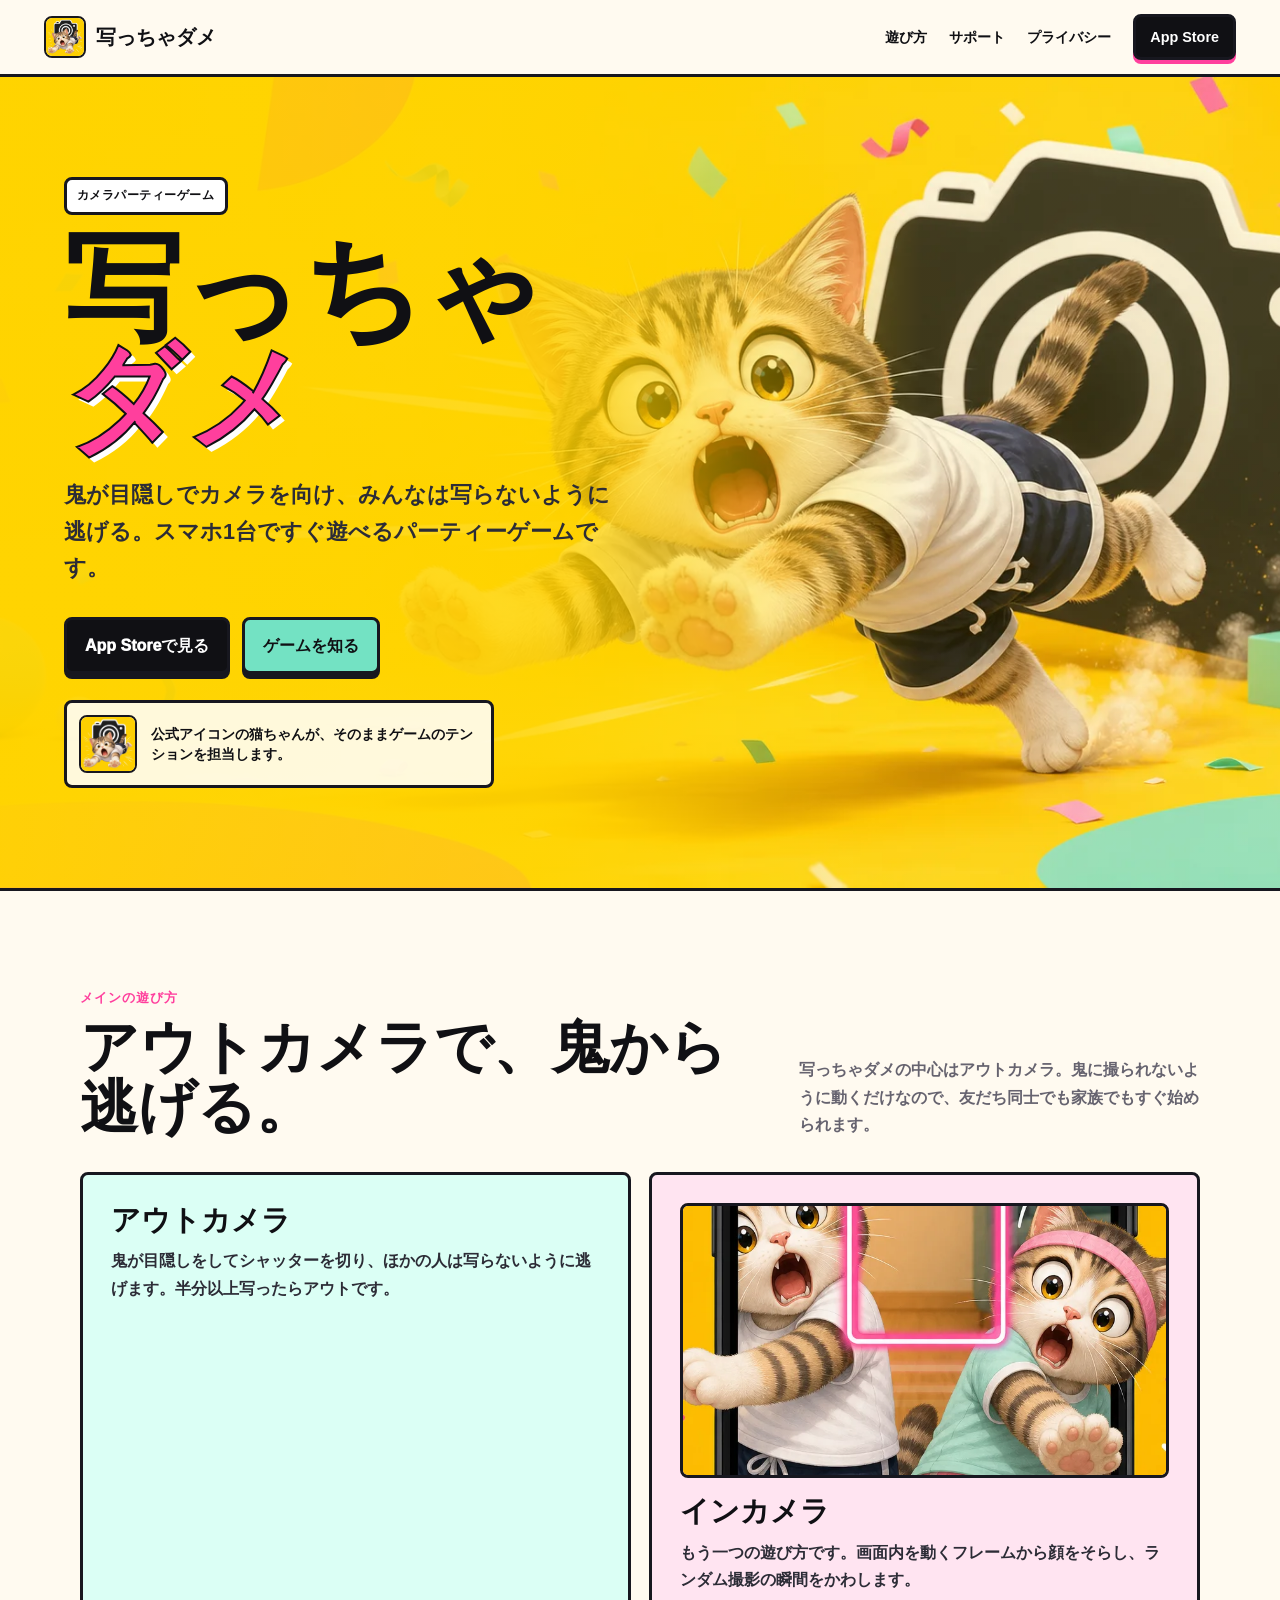
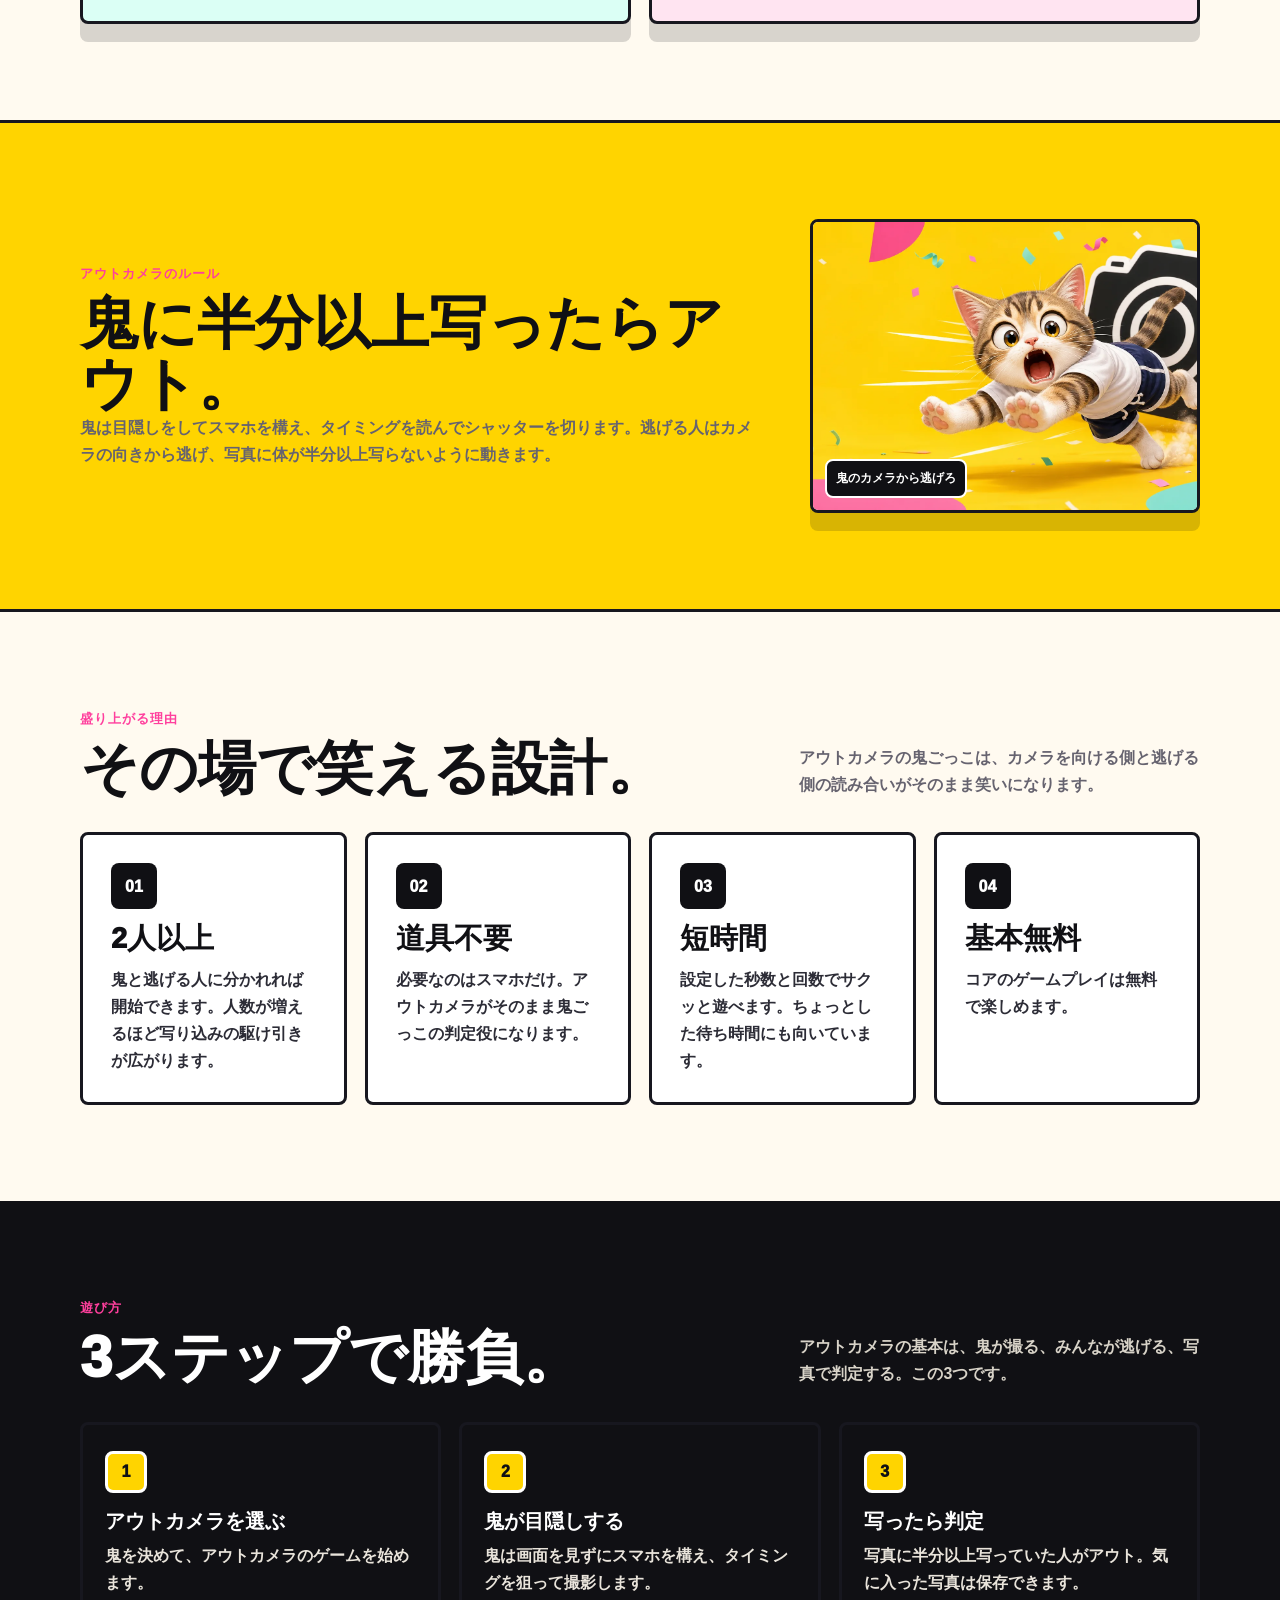
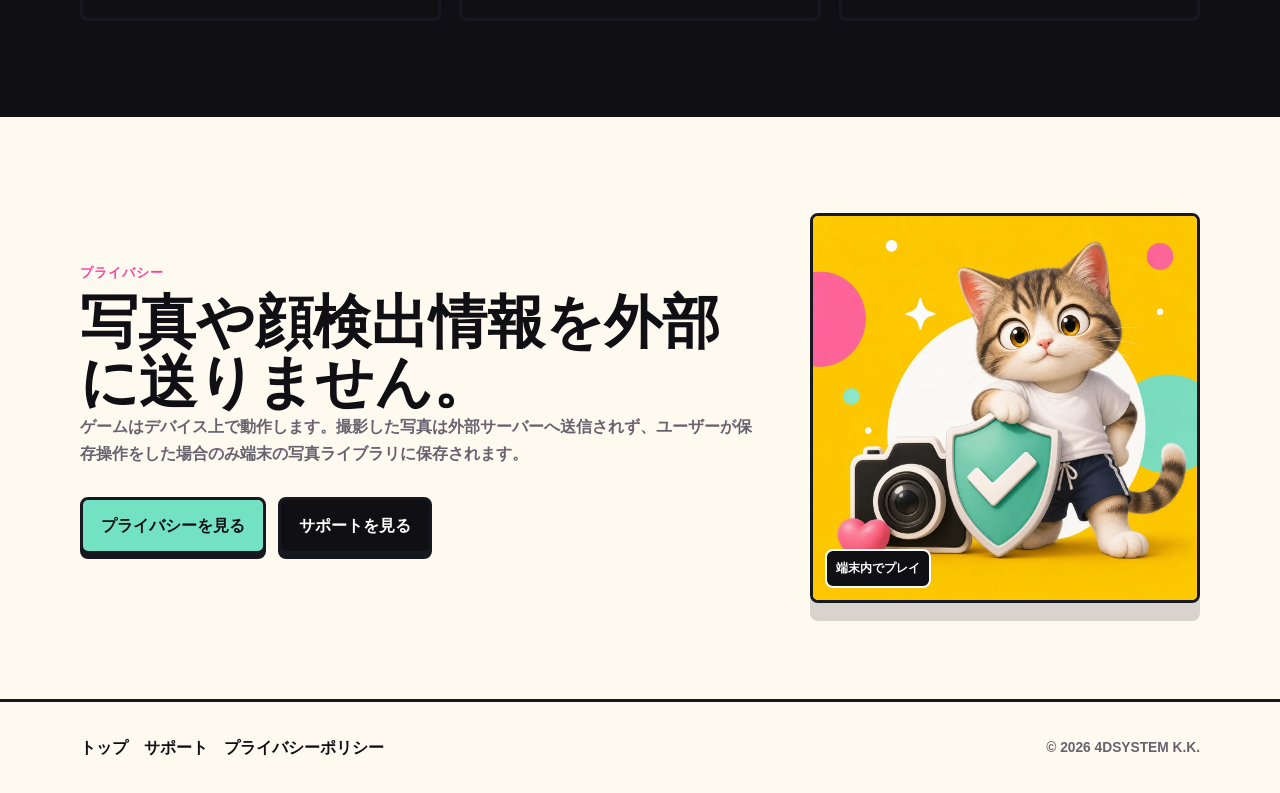
==== commit e1477447: "Emphasize out-camera rules on landing page" ====
--- a/index.html
+++ b/index.html
@@ -3,8 +3,8 @@
 <head>
   <meta charset="UTF-8">
   <meta name="viewport" content="width=device-width, initial-scale=1.0">
-  <title>写っちゃダメ | スマホカメラで遊ぶパーティーゲーム</title>
-  <meta name="description" content="写っちゃダメは、スマートフォンのカメラを使ってみんなで盛り上がるパーティーゲームです。インカメラとアウトカメラの2つの遊び方で、写らない瞬間を楽しめます。">
+  <title>写っちゃダメ | カメラから逃げるパーティーゲーム</title>
+  <meta name="description" content="写っちゃダメは、アウトカメラで鬼から逃げるパーティーゲームです。鬼は目隠しでシャッター、逃げる人は写らないように動きます。">
   <meta property="og:title" content="写っちゃダメ">
   <meta property="og:description" content="スマホカメラで盛り上がる、写るな、逃げろのパーティーゲーム。">
   <meta property="og:image" content="assets/app-icon.png">
@@ -31,7 +31,7 @@
         <div class="hero-content">
           <p class="eyebrow">カメラパーティーゲーム</p>
           <h1 id="hero-title">写っちゃ<span>ダメ</span></h1>
-          <p class="hero-lead">スマホを向ける人と逃げる人に分かれて、撮られない一瞬で盛り上がるカメラゲームです。</p>
+          <p class="hero-lead">鬼が目隠しでカメラを向け、みんなは写らないように逃げる。スマホ1台ですぐ遊べるパーティーゲームです。</p>
           <div class="hero-actions">
             <a class="button primary" href="https://apps.apple.com/app/id6785750044" target="_blank" rel="noopener">App Storeで見る</a>
             <a class="button secondary" href="#modes">ゲームを知る</a>
@@ -47,19 +47,20 @@
         <div class="section-inner">
           <div class="section-head">
             <div>
-              <p class="section-kicker">2つの遊び方</p>
-              <h2 class="section-title">カメラから逃げるだけで、すぐ始まる。</h2>
+              <p class="section-kicker">メインの遊び方</p>
+              <h2 class="section-title">アウトカメラで、鬼から逃げる。</h2>
             </div>
-            <p class="section-copy">ルールは短く、リアクションは大きく。友だち同士でも家族でも、1台のスマホでその場がゲームになります。</p>
+            <p class="section-copy">写っちゃダメの中心はアウトカメラ。鬼に撮られないように動くだけなので、友だち同士でも家族でもすぐ始められます。</p>
           </div>
           <div class="mode-grid">
-            <article class="panel pink">
-              <h3>インカメラ</h3>
-              <p>画面内を動くフレームから顔をそらして逃げます。ランダムに撮影された写真をあとから選んで保存できます。</p>
-            </article>
             <article class="panel mint">
               <h3>アウトカメラ</h3>
               <p>鬼が目隠しをしてシャッターを切り、ほかの人は写らないように逃げます。半分以上写ったらアウトです。</p>
+            </article>
+            <article class="panel pink">
+              <img class="panel-art" src="assets/official-art-detail.webp" alt="動くフレームから逃げる猫たちのイラスト">
+              <h3>インカメラ</h3>
+              <p>もう一つの遊び方です。画面内を動くフレームから顔をそらし、ランダム撮影の瞬間をかわします。</p>
             </article>
           </div>
         </div>
@@ -68,13 +69,13 @@
       <section class="section yellow">
         <div class="section-inner art-band">
           <div>
-            <p class="section-kicker">インカメラ</p>
-            <h2 class="section-title">フレームに入ったら、シャッターの合図。</h2>
-            <p class="section-copy">インカメラでは、画面内を動くフレームから顔をそらして逃げます。指定時間の中でランダムに撮影されるので、最後まで気が抜けません。</p>
+            <p class="section-kicker">アウトカメラのルール</p>
+            <h2 class="section-title">鬼に半分以上写ったらアウト。</h2>
+            <p class="section-copy">鬼は目隠しをしてスマホを構え、タイミングを読んでシャッターを切ります。逃げる人はカメラの向きから逃げ、写真に体が半分以上写らないように動きます。</p>
           </div>
           <div class="art-frame wide">
-            <img src="assets/official-art-detail.webp" alt="動くフレームから逃げる猫たちのイラスト">
-            <span class="art-label">フレームから逃げろ</span>
+            <img src="assets/hero-cat.webp" alt="カメラから逃げる猫たちのイラスト">
+            <span class="art-label">鬼のカメラから逃げろ</span>
           </div>
         </div>
       </section>
@@ -86,18 +87,18 @@
               <p class="section-kicker">盛り上がる理由</p>
               <h2 class="section-title">その場で笑える設計。</h2>
             </div>
-            <p class="section-copy">準備に時間をかけず、カメラを使った一瞬の駆け引きに集中できます。</p>
+            <p class="section-copy">アウトカメラの鬼ごっこは、カメラを向ける側と逃げる側の読み合いがそのまま笑いになります。</p>
           </div>
           <div class="feature-grid">
             <article class="panel">
               <span class="feature-icon">01</span>
               <h3>2人以上</h3>
-              <p>少人数でも大人数でも遊べます。集まったらすぐ開始できます。</p>
+              <p>鬼と逃げる人に分かれれば開始できます。人数が増えるほど写り込みの駆け引きが広がります。</p>
             </article>
             <article class="panel">
               <span class="feature-icon">02</span>
               <h3>道具不要</h3>
-              <p>必要なのはスマホだけ。カメラがそのままゲームの舞台です。</p>
+              <p>必要なのはスマホだけ。アウトカメラがそのまま鬼ごっこの判定役になります。</p>
             </article>
             <article class="panel">
               <span class="feature-icon">03</span>
@@ -120,20 +121,20 @@
               <p class="section-kicker">遊び方</p>
               <h2 class="section-title">3ステップで勝負。</h2>
             </div>
-            <p class="section-copy">細かい説明を読み込まなくても、アプリ内のルール画面から自然に始められます。</p>
+            <p class="section-copy">アウトカメラの基本は、鬼が撮る、みんなが逃げる、写真で判定する。この3つです。</p>
           </div>
           <div class="steps">
             <article class="step">
-              <h3>モードを選ぶ</h3>
-              <p>インカメラかアウトカメラを選びます。</p>
+              <h3>アウトカメラを選ぶ</h3>
+              <p>鬼を決めて、アウトカメラのゲームを始めます。</p>
             </article>
             <article class="step">
-              <h3>カウントダウン</h3>
-              <p>スタートしたら、撮影タイミングに備えます。</p>
+              <h3>鬼が目隠しする</h3>
+              <p>鬼は画面を見ずにスマホを構え、タイミングを狙って撮影します。</p>
             </article>
             <article class="step">
-              <h3>写らず逃げる</h3>
-              <p>撮れた写真を確認して、ベストな瞬間を保存できます。</p>
+              <h3>写ったら判定</h3>
+              <p>写真に半分以上写っていた人がアウト。気に入った写真は保存できます。</p>
             </article>
           </div>
         </div>
--- a/assets/site.css
+++ b/assets/site.css
@@ -352,6 +352,15 @@
   font-weight: 750;
 }
 
+.panel-art {
+  width: 100%;
+  aspect-ratio: 16 / 9;
+  margin-bottom: 16px;
+  border: 3px solid var(--line);
+  border-radius: 8px;
+  object-fit: cover;
+}
+
 .feature-grid .panel {
   box-shadow: none;
 }
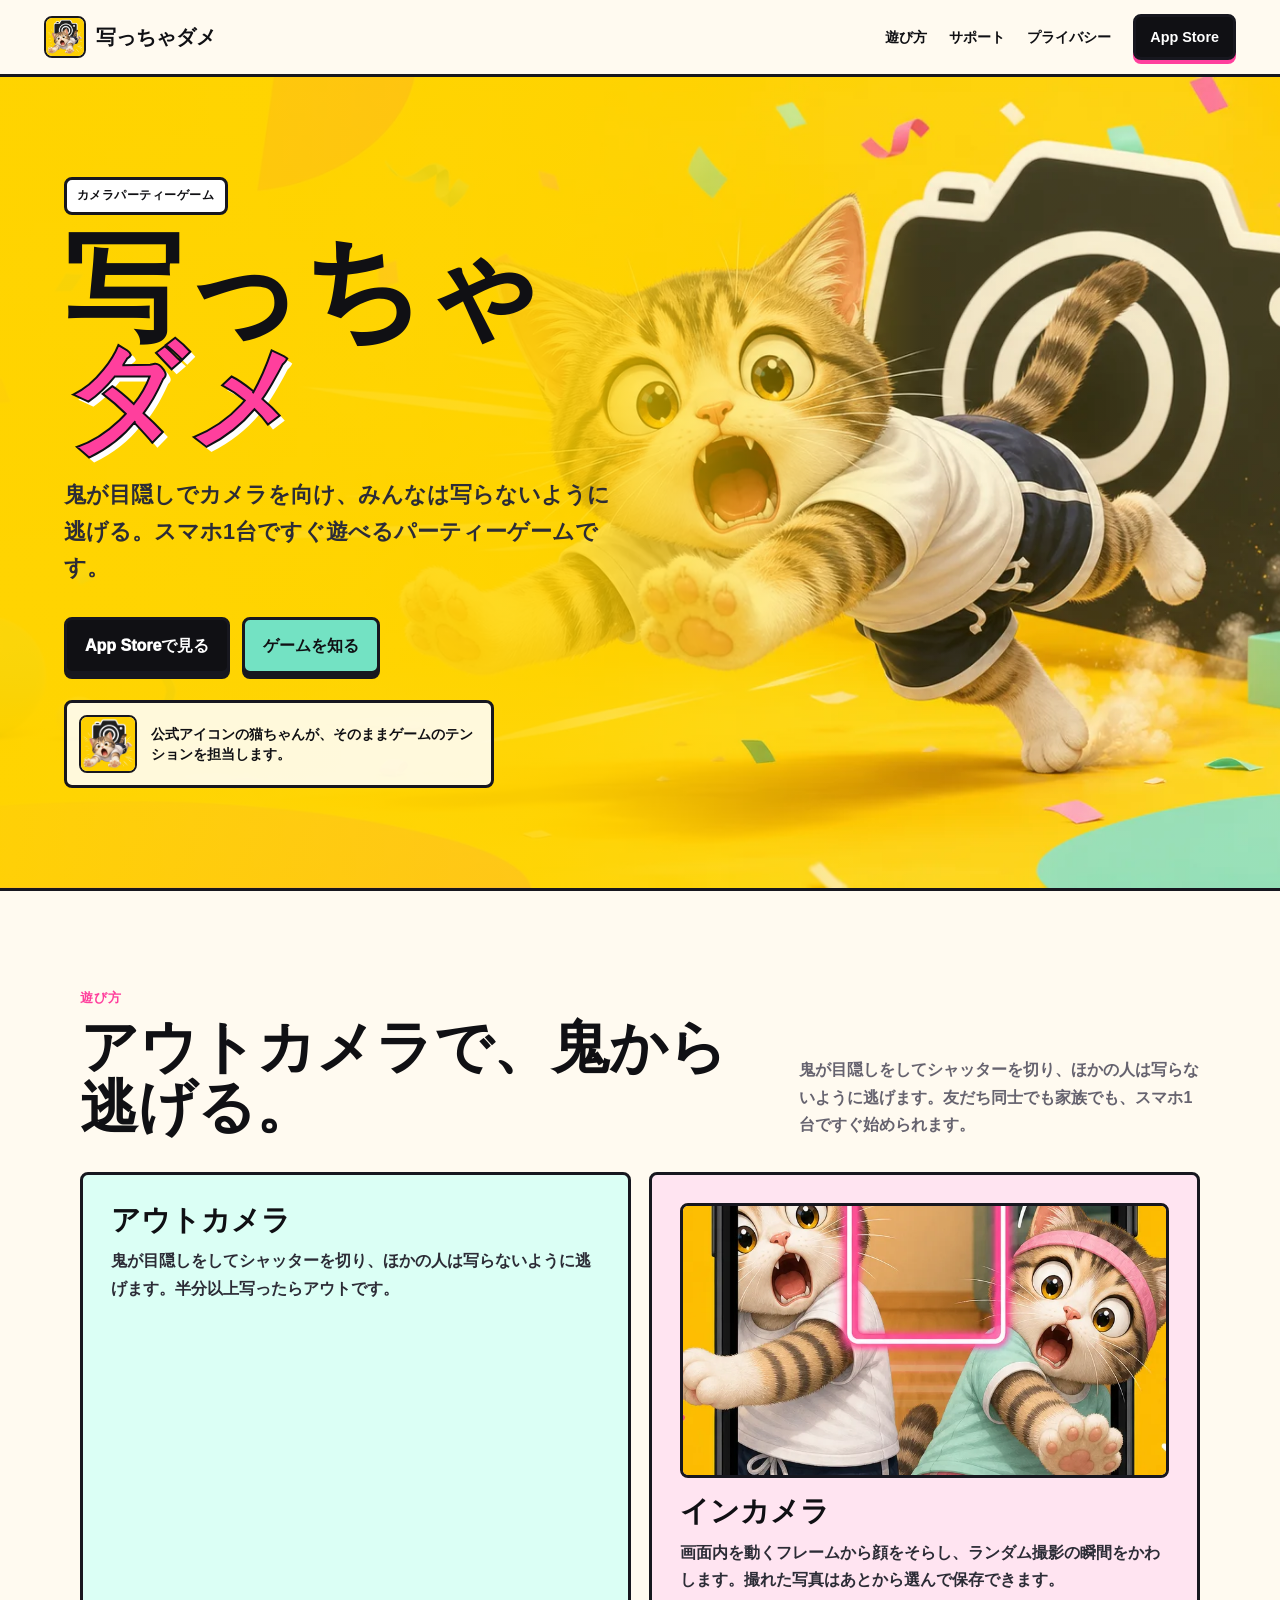
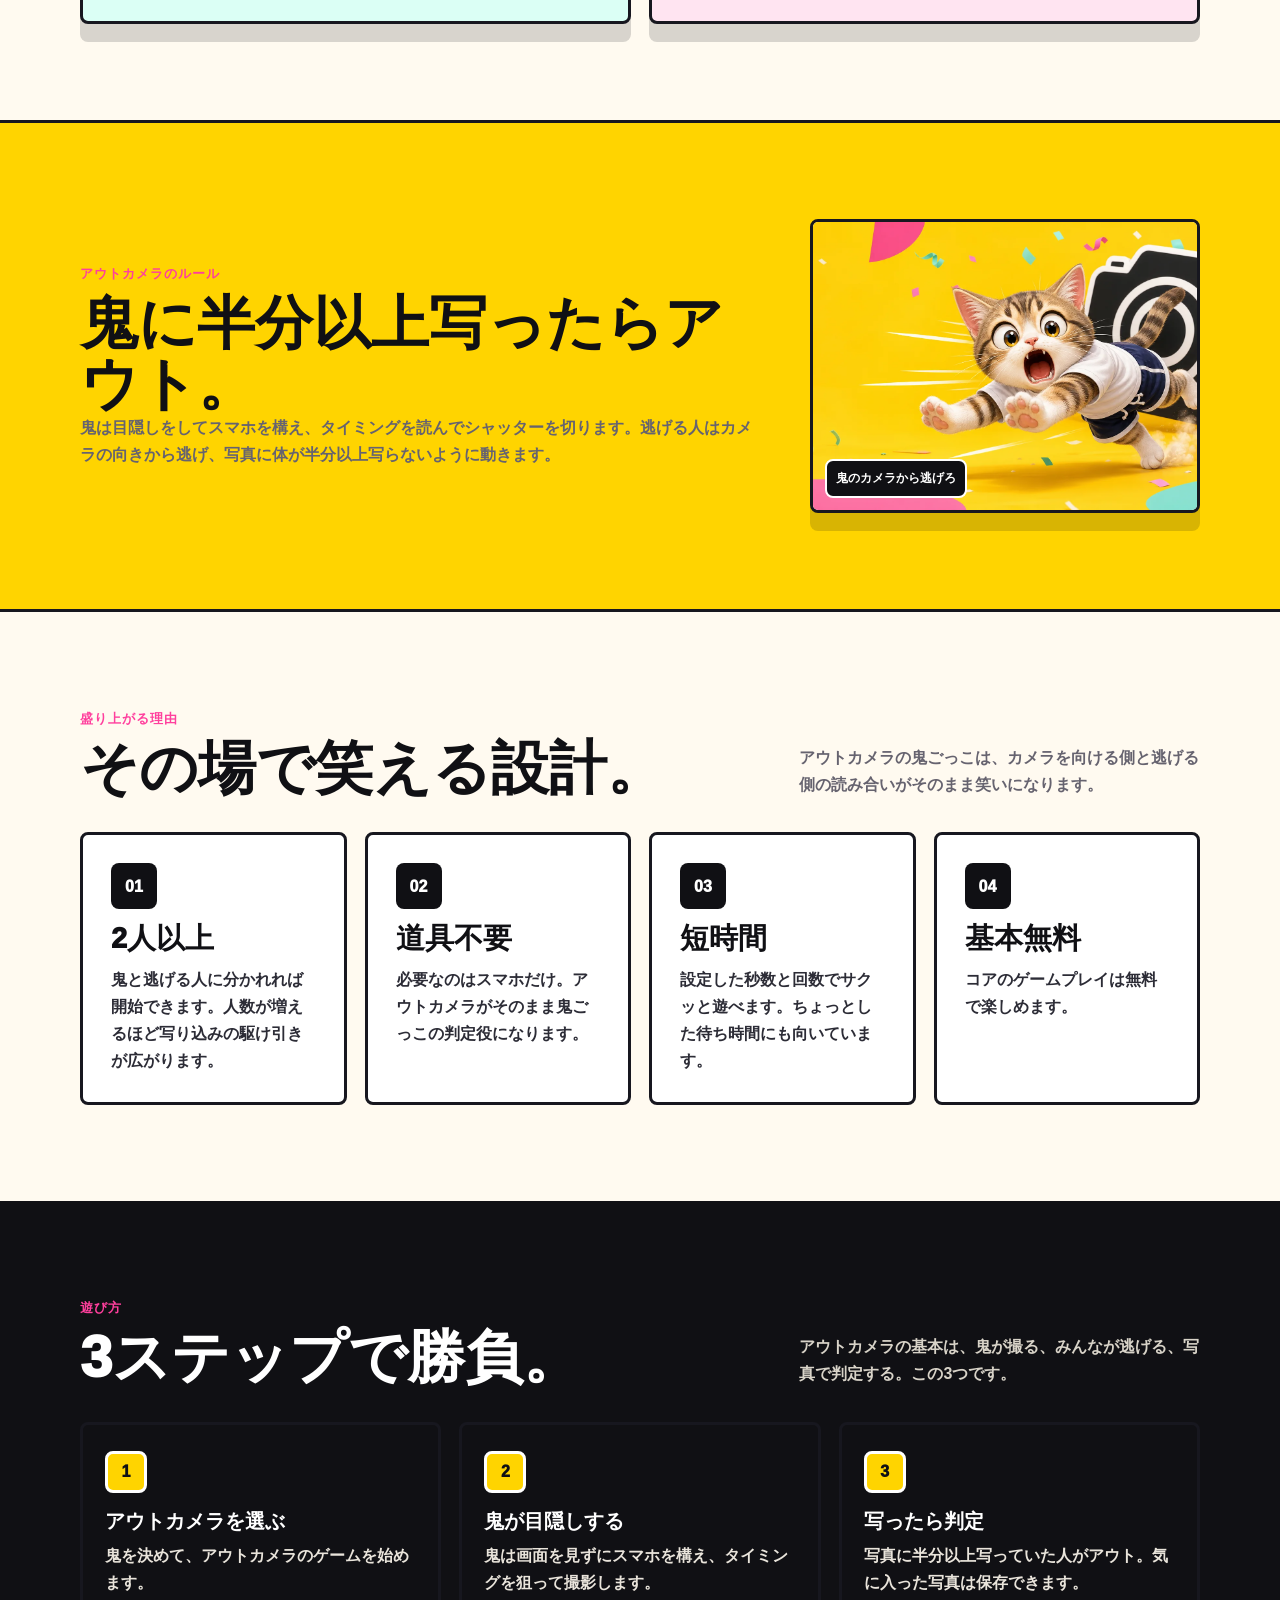
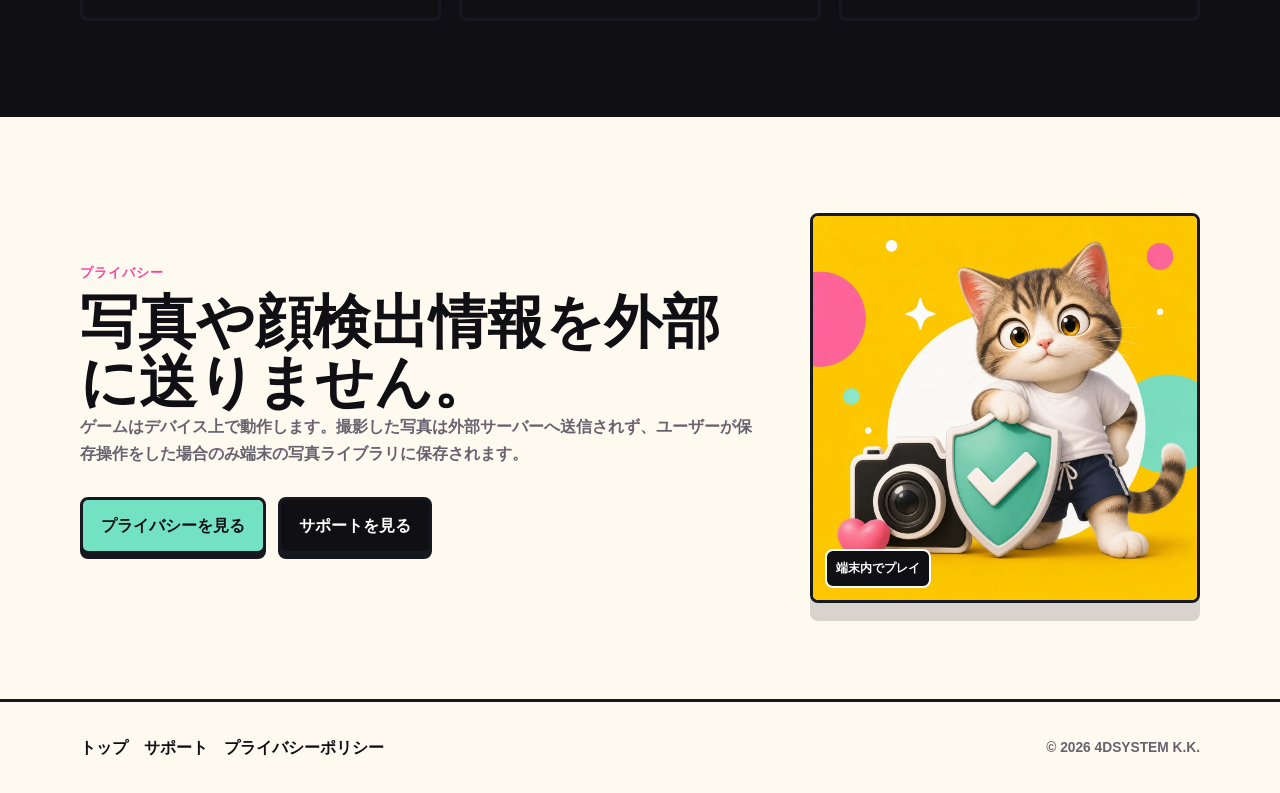
==== commit 3605a38a: "Remove ranked wording from landing copy" ====
--- a/index.html
+++ b/index.html
@@ -47,10 +47,10 @@
         <div class="section-inner">
           <div class="section-head">
             <div>
-              <p class="section-kicker">メインの遊び方</p>
+              <p class="section-kicker">遊び方</p>
               <h2 class="section-title">アウトカメラで、鬼から逃げる。</h2>
             </div>
-            <p class="section-copy">写っちゃダメの中心はアウトカメラ。鬼に撮られないように動くだけなので、友だち同士でも家族でもすぐ始められます。</p>
+            <p class="section-copy">鬼が目隠しをしてシャッターを切り、ほかの人は写らないように逃げます。友だち同士でも家族でも、スマホ1台ですぐ始められます。</p>
           </div>
           <div class="mode-grid">
             <article class="panel mint">
@@ -60,7 +60,7 @@
             <article class="panel pink">
               <img class="panel-art" src="assets/official-art-detail.webp" alt="動くフレームから逃げる猫たちのイラスト">
               <h3>インカメラ</h3>
-              <p>もう一つの遊び方です。画面内を動くフレームから顔をそらし、ランダム撮影の瞬間をかわします。</p>
+              <p>画面内を動くフレームから顔をそらし、ランダム撮影の瞬間をかわします。撮れた写真はあとから選んで保存できます。</p>
             </article>
           </div>
         </div>
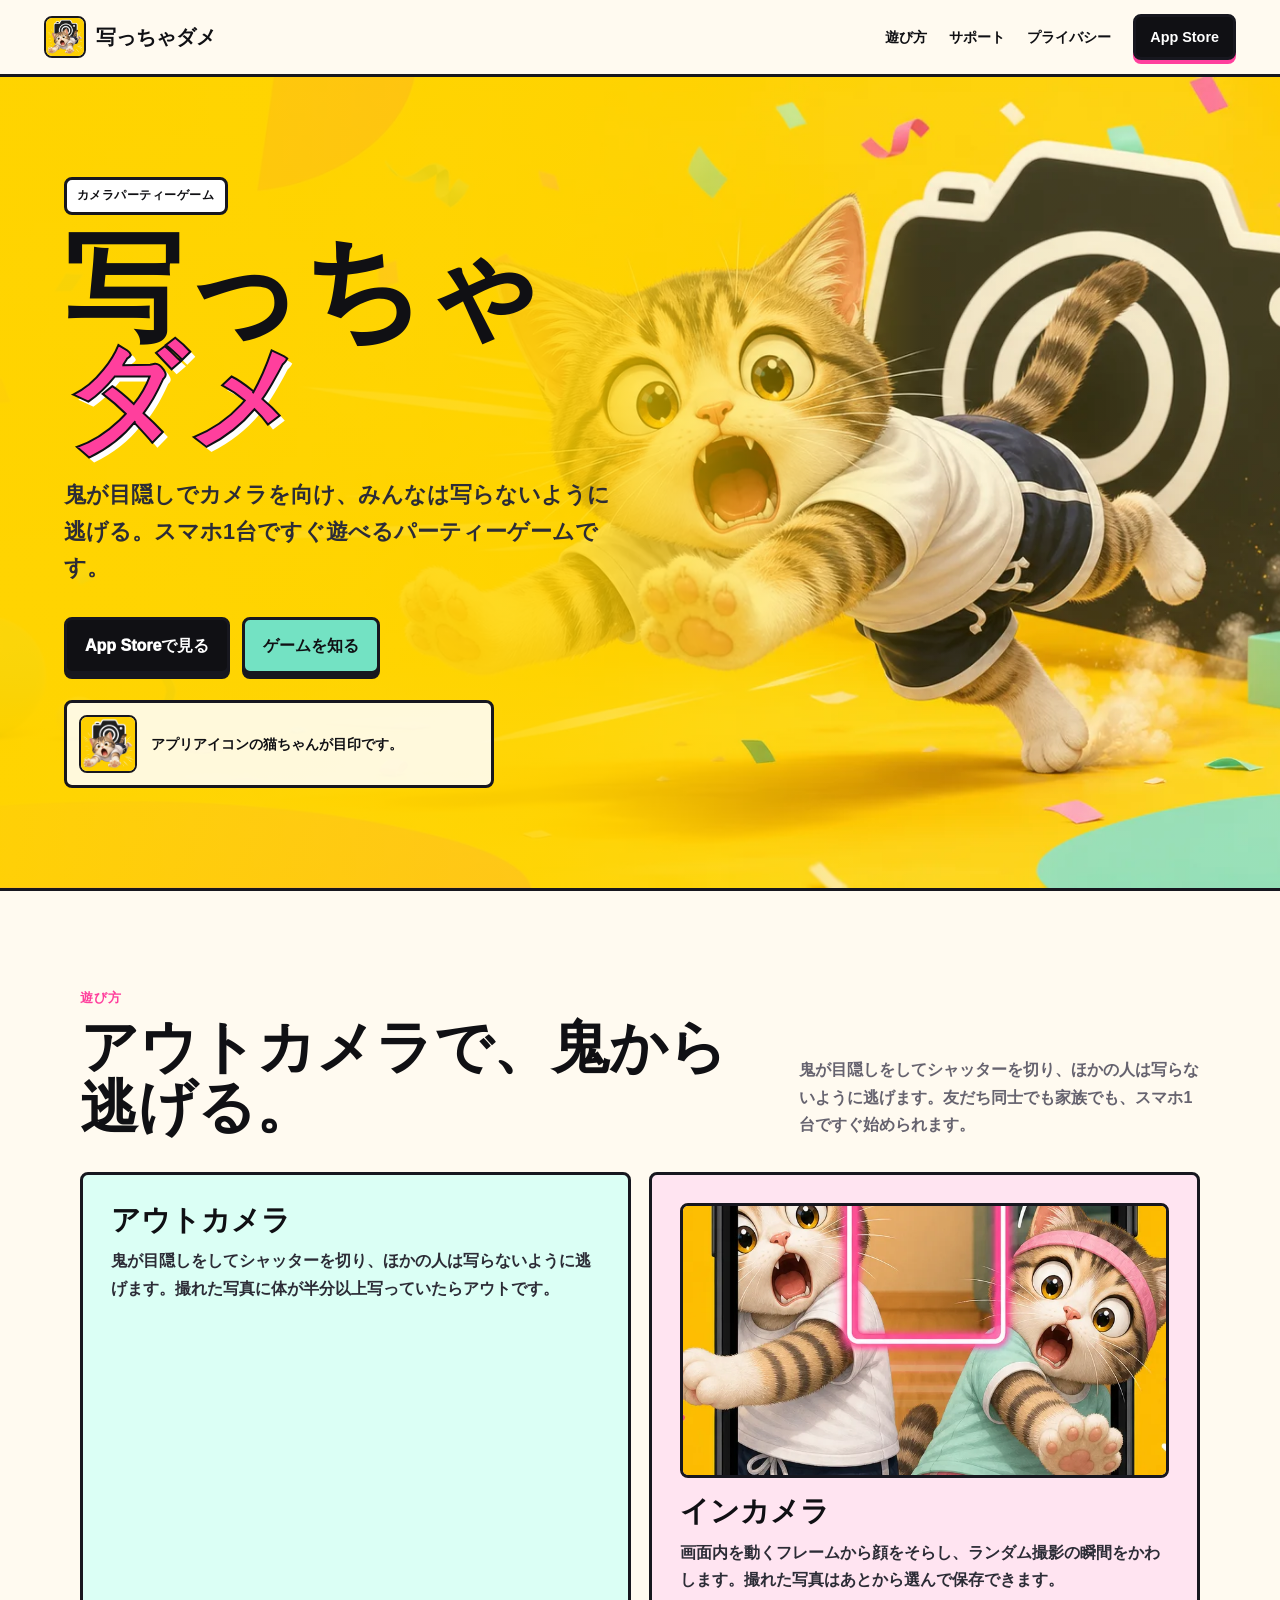
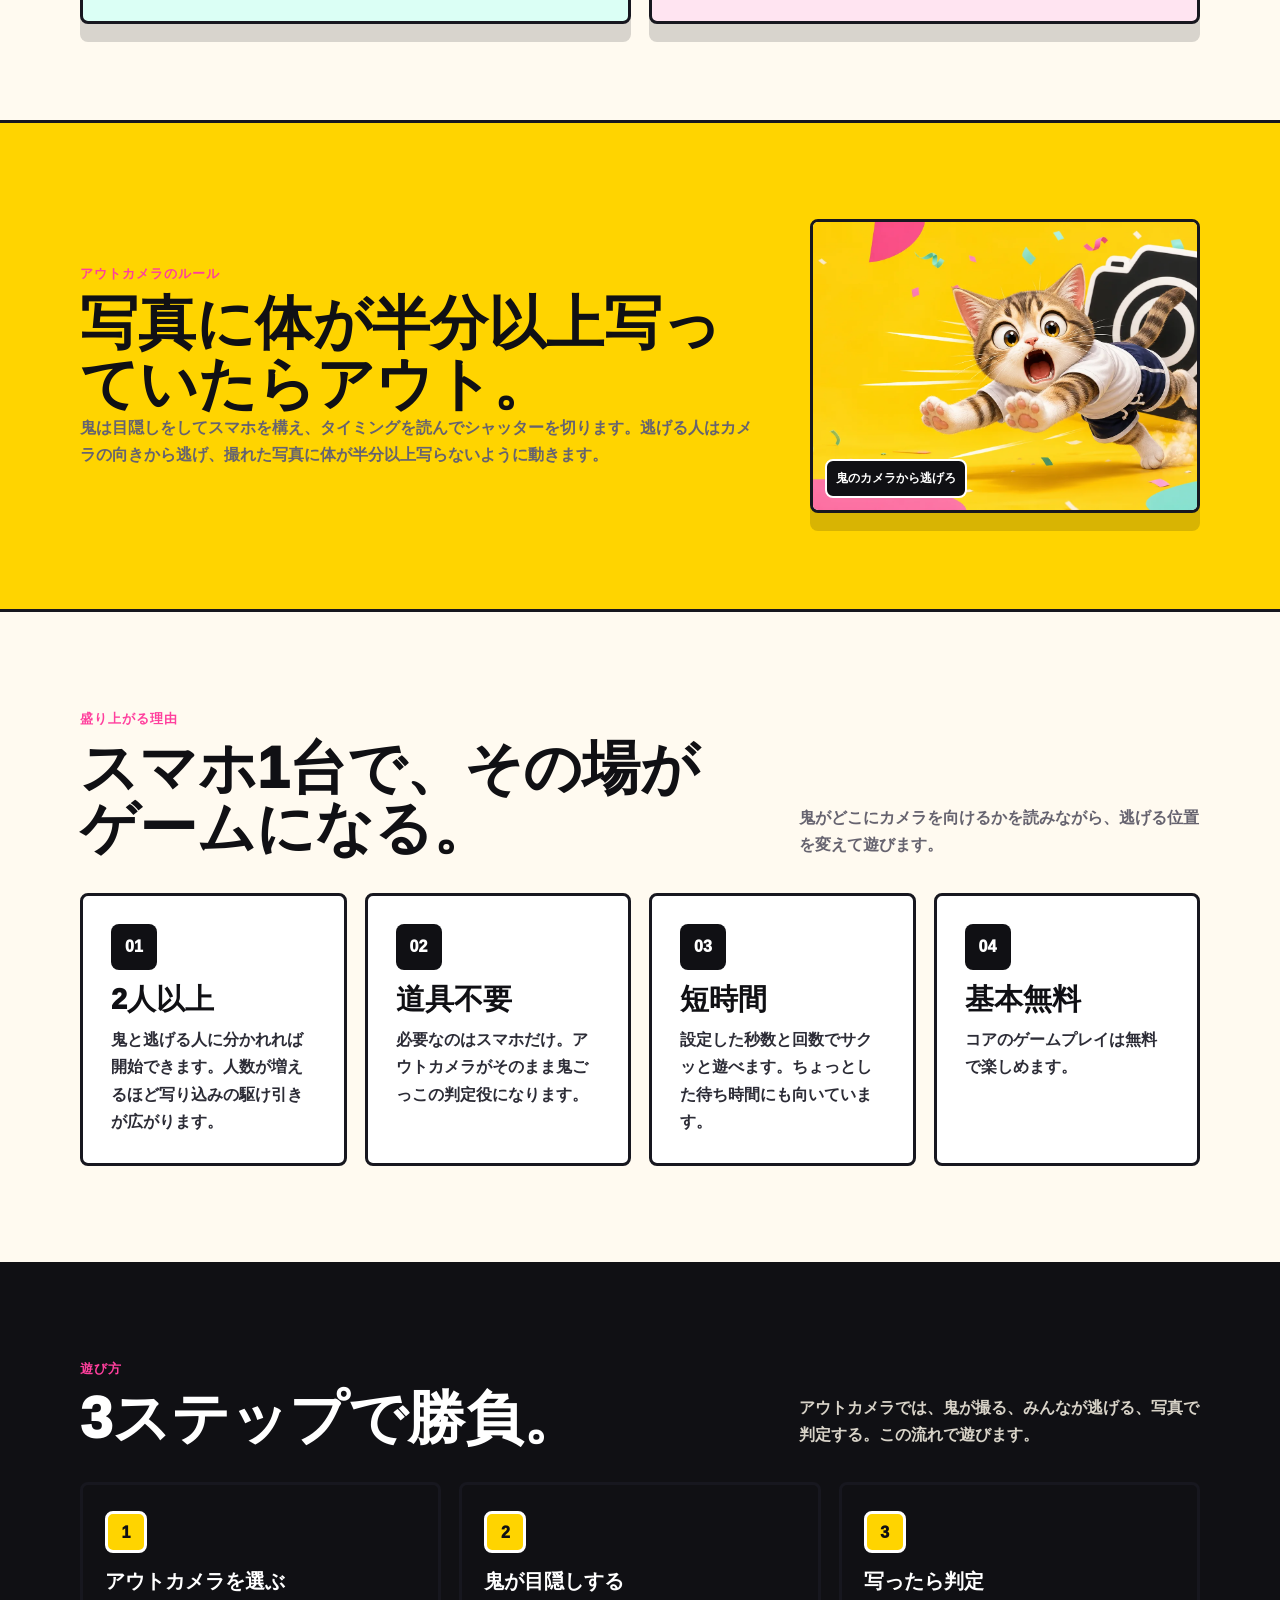
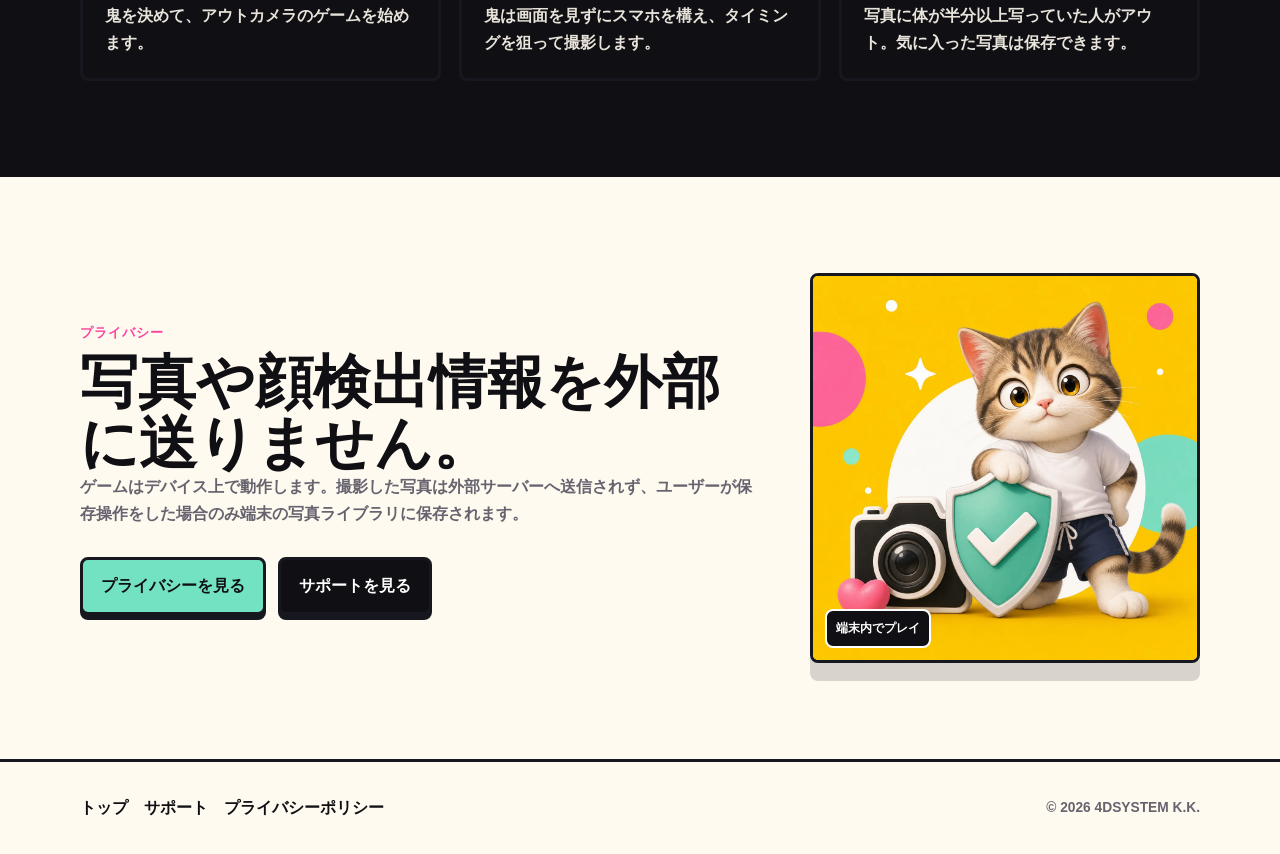
==== commit 72ebd836: "Clarify out-camera landing copy" ====
--- a/index.html
+++ b/index.html
@@ -6,7 +6,7 @@
   <title>写っちゃダメ | カメラから逃げるパーティーゲーム</title>
   <meta name="description" content="写っちゃダメは、アウトカメラで鬼から逃げるパーティーゲームです。鬼は目隠しでシャッター、逃げる人は写らないように動きます。">
   <meta property="og:title" content="写っちゃダメ">
-  <meta property="og:description" content="スマホカメラで盛り上がる、写るな、逃げろのパーティーゲーム。">
+  <meta property="og:description" content="スマホカメラから写らないように逃げるパーティーゲーム。">
   <meta property="og:image" content="assets/app-icon.png">
   <link rel="icon" href="assets/app-icon.png">
   <link rel="stylesheet" href="assets/site.css">
@@ -38,7 +38,7 @@
           </div>
           <div class="mini-proof">
             <img src="assets/app-icon.webp" alt="写っちゃダメのアプリアイコン">
-            <p>公式アイコンの猫ちゃんが、そのままゲームのテンションを担当します。</p>
+            <p>アプリアイコンの猫ちゃんが目印です。</p>
           </div>
         </div>
       </section>
@@ -55,7 +55,7 @@
           <div class="mode-grid">
             <article class="panel mint">
               <h3>アウトカメラ</h3>
-              <p>鬼が目隠しをしてシャッターを切り、ほかの人は写らないように逃げます。半分以上写ったらアウトです。</p>
+              <p>鬼が目隠しをしてシャッターを切り、ほかの人は写らないように逃げます。撮れた写真に体が半分以上写っていたらアウトです。</p>
             </article>
             <article class="panel pink">
               <img class="panel-art" src="assets/official-art-detail.webp" alt="動くフレームから逃げる猫たちのイラスト">
@@ -70,8 +70,8 @@
         <div class="section-inner art-band">
           <div>
             <p class="section-kicker">アウトカメラのルール</p>
-            <h2 class="section-title">鬼に半分以上写ったらアウト。</h2>
-            <p class="section-copy">鬼は目隠しをしてスマホを構え、タイミングを読んでシャッターを切ります。逃げる人はカメラの向きから逃げ、写真に体が半分以上写らないように動きます。</p>
+            <h2 class="section-title">写真に体が半分以上写っていたらアウト。</h2>
+            <p class="section-copy">鬼は目隠しをしてスマホを構え、タイミングを読んでシャッターを切ります。逃げる人はカメラの向きから逃げ、撮れた写真に体が半分以上写らないように動きます。</p>
           </div>
           <div class="art-frame wide">
             <img src="assets/hero-cat.webp" alt="カメラから逃げる猫たちのイラスト">
@@ -85,9 +85,9 @@
           <div class="section-head">
             <div>
               <p class="section-kicker">盛り上がる理由</p>
-              <h2 class="section-title">その場で笑える設計。</h2>
+              <h2 class="section-title">スマホ1台で、その場がゲームになる。</h2>
             </div>
-            <p class="section-copy">アウトカメラの鬼ごっこは、カメラを向ける側と逃げる側の読み合いがそのまま笑いになります。</p>
+            <p class="section-copy">鬼がどこにカメラを向けるかを読みながら、逃げる位置を変えて遊びます。</p>
           </div>
           <div class="feature-grid">
             <article class="panel">
@@ -121,7 +121,7 @@
               <p class="section-kicker">遊び方</p>
               <h2 class="section-title">3ステップで勝負。</h2>
             </div>
-            <p class="section-copy">アウトカメラの基本は、鬼が撮る、みんなが逃げる、写真で判定する。この3つです。</p>
+            <p class="section-copy">アウトカメラでは、鬼が撮る、みんなが逃げる、写真で判定する。この流れで遊びます。</p>
           </div>
           <div class="steps">
             <article class="step">
@@ -134,7 +134,7 @@
             </article>
             <article class="step">
               <h3>写ったら判定</h3>
-              <p>写真に半分以上写っていた人がアウト。気に入った写真は保存できます。</p>
+              <p>写真に体が半分以上写っていた人がアウト。気に入った写真は保存できます。</p>
             </article>
           </div>
         </div>
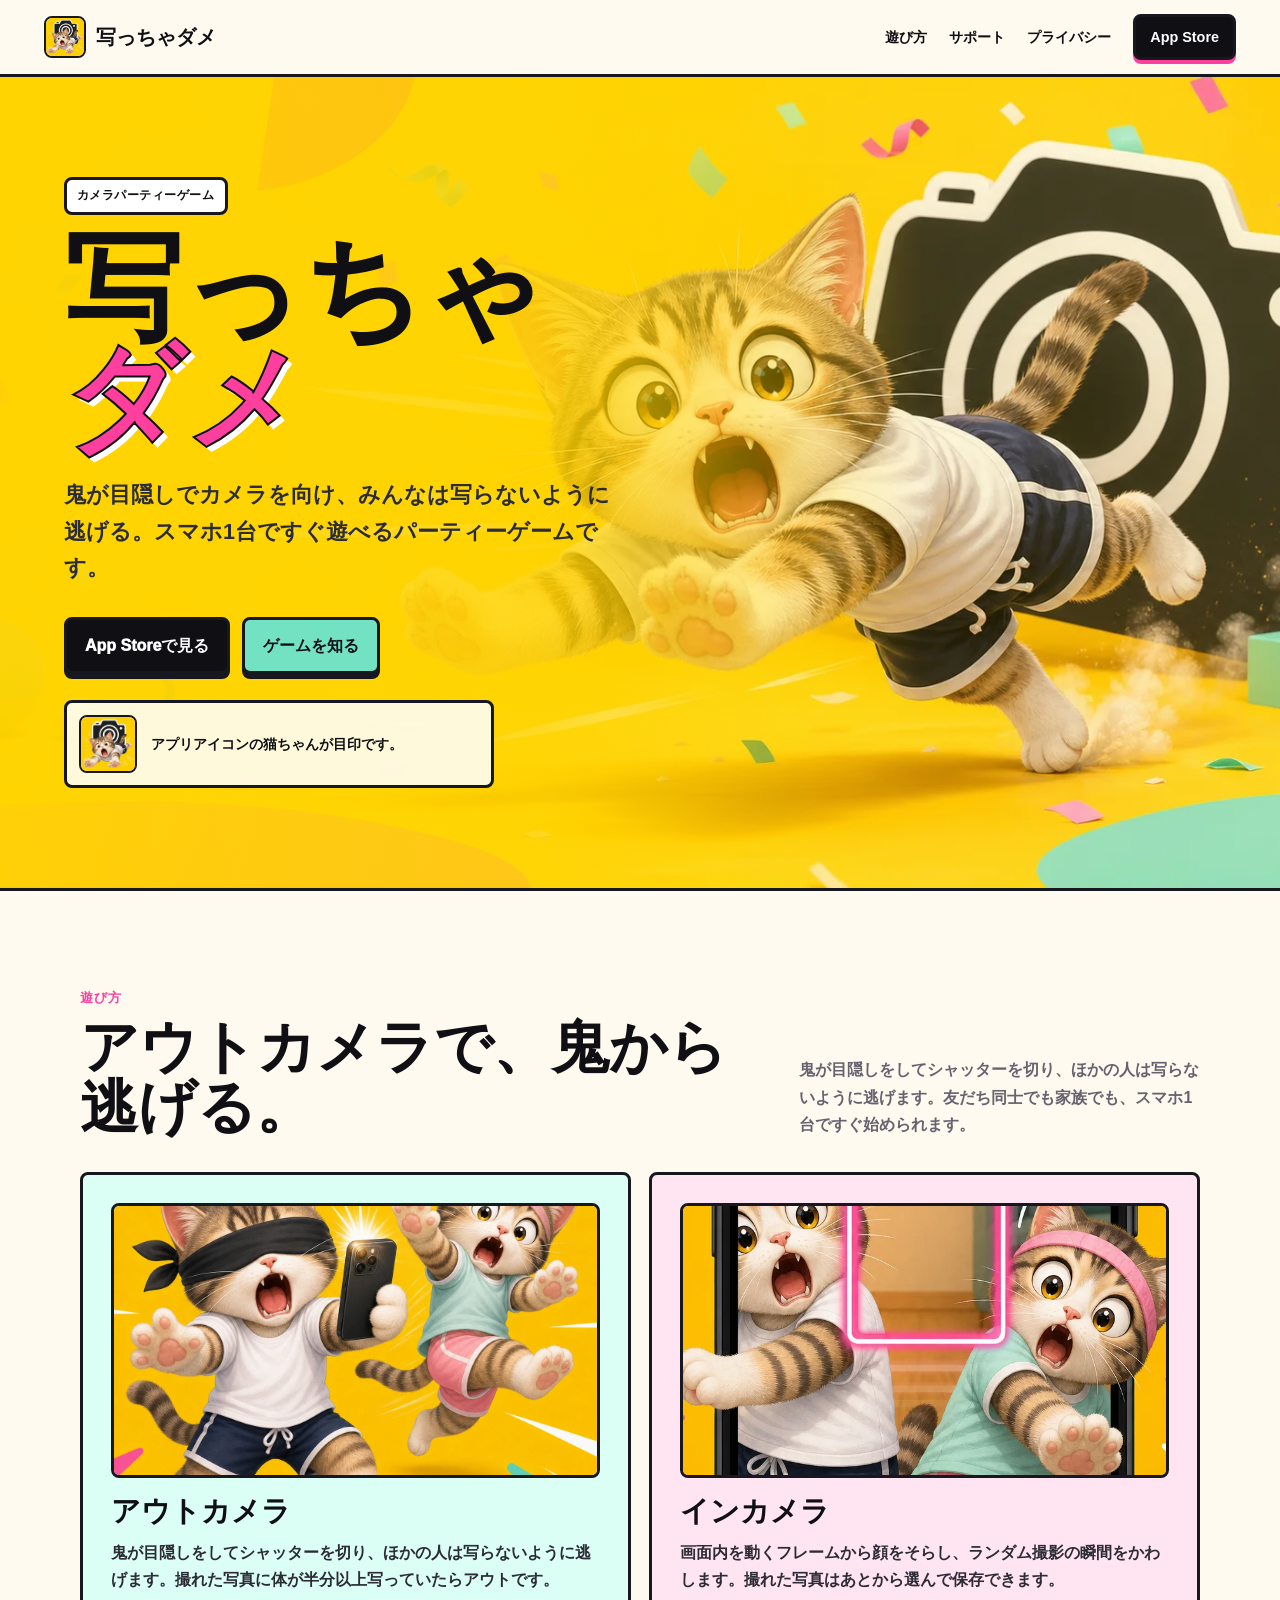
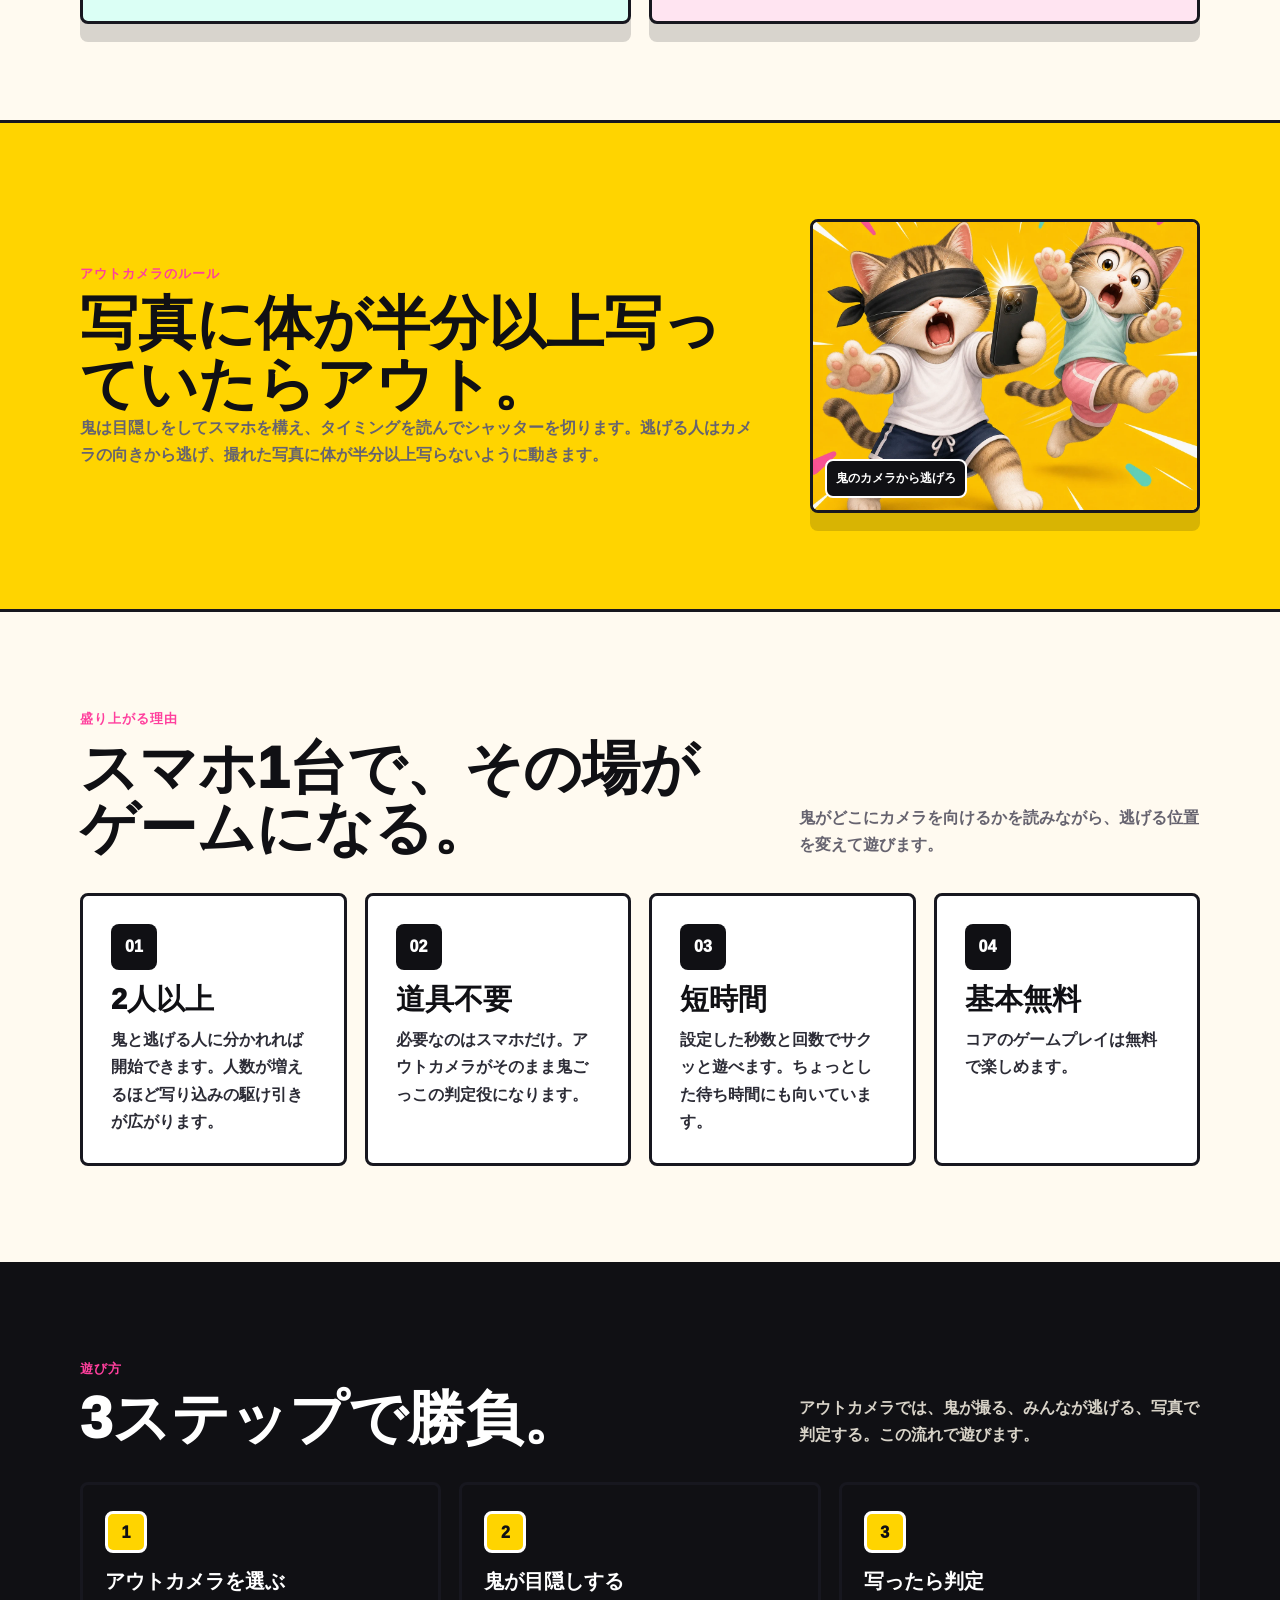
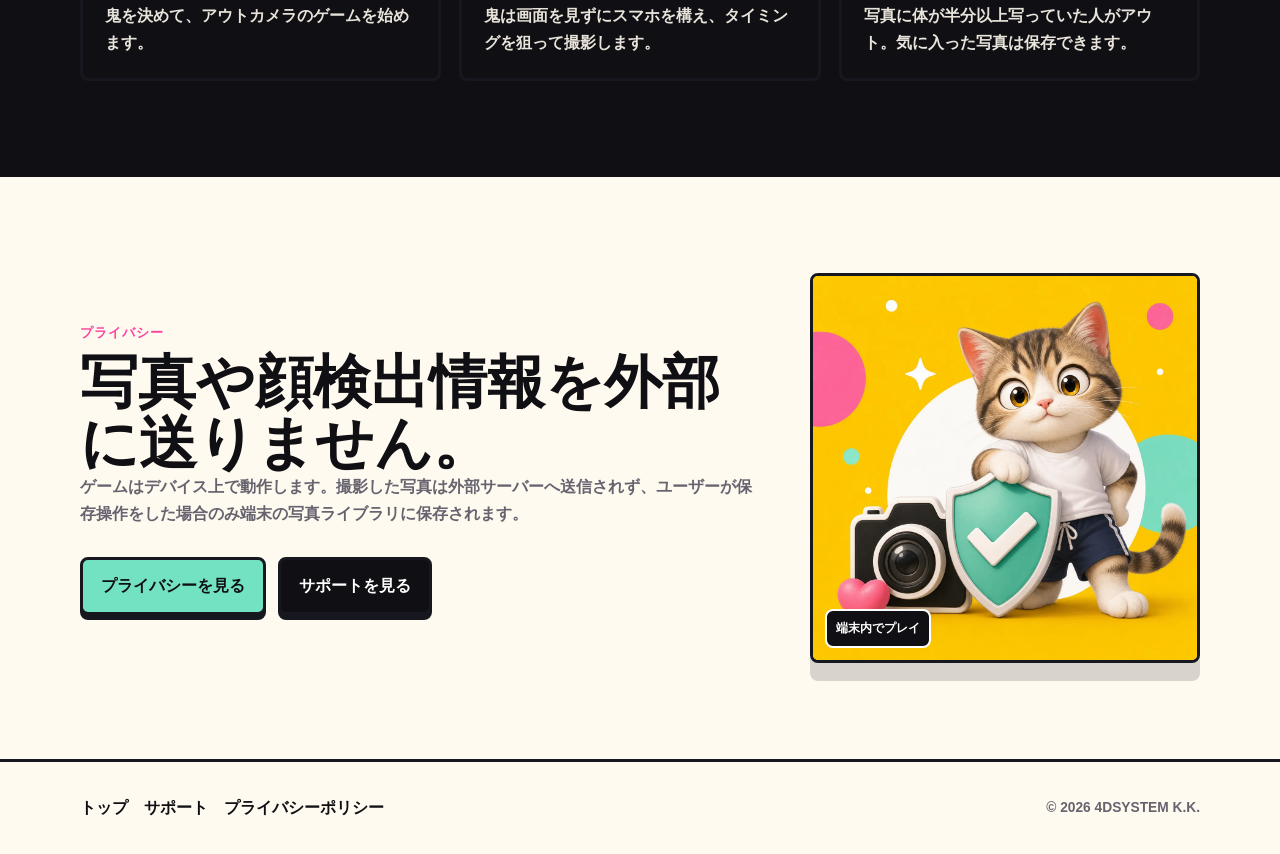
==== commit 3770aa30: "Add out-camera artwork to landing page" ====
--- a/index.html
+++ b/index.html
@@ -54,6 +54,7 @@
           </div>
           <div class="mode-grid">
             <article class="panel mint">
+              <img class="panel-art" src="assets/out-camera-art.webp" alt="目隠しをした鬼がスマホで撮影し、ほかの猫が逃げるイラスト">
               <h3>アウトカメラ</h3>
               <p>鬼が目隠しをしてシャッターを切り、ほかの人は写らないように逃げます。撮れた写真に体が半分以上写っていたらアウトです。</p>
             </article>
@@ -74,7 +75,7 @@
             <p class="section-copy">鬼は目隠しをしてスマホを構え、タイミングを読んでシャッターを切ります。逃げる人はカメラの向きから逃げ、撮れた写真に体が半分以上写らないように動きます。</p>
           </div>
           <div class="art-frame wide">
-            <img src="assets/hero-cat.webp" alt="カメラから逃げる猫たちのイラスト">
+            <img src="assets/out-camera-art.webp" alt="目隠しをした鬼がスマホで撮影し、ほかの猫が逃げるイラスト">
             <span class="art-label">鬼のカメラから逃げろ</span>
           </div>
         </div>
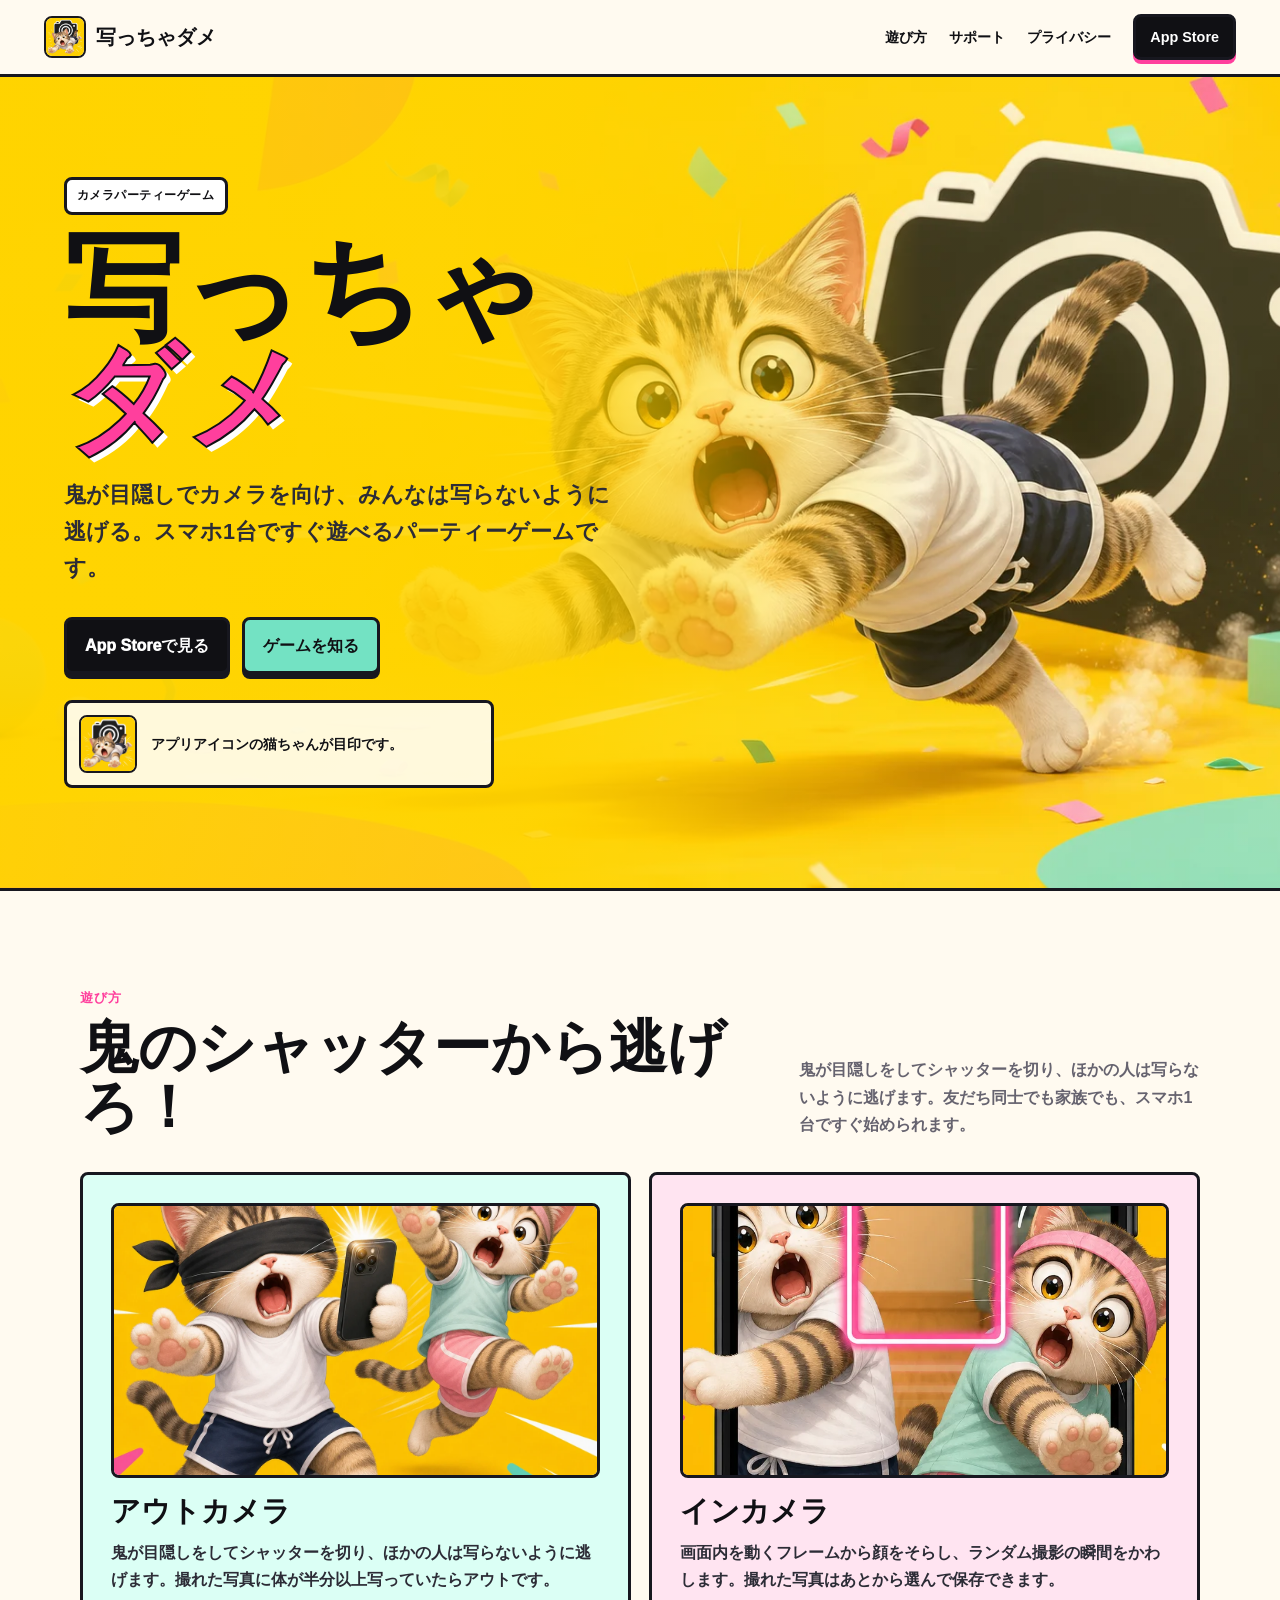
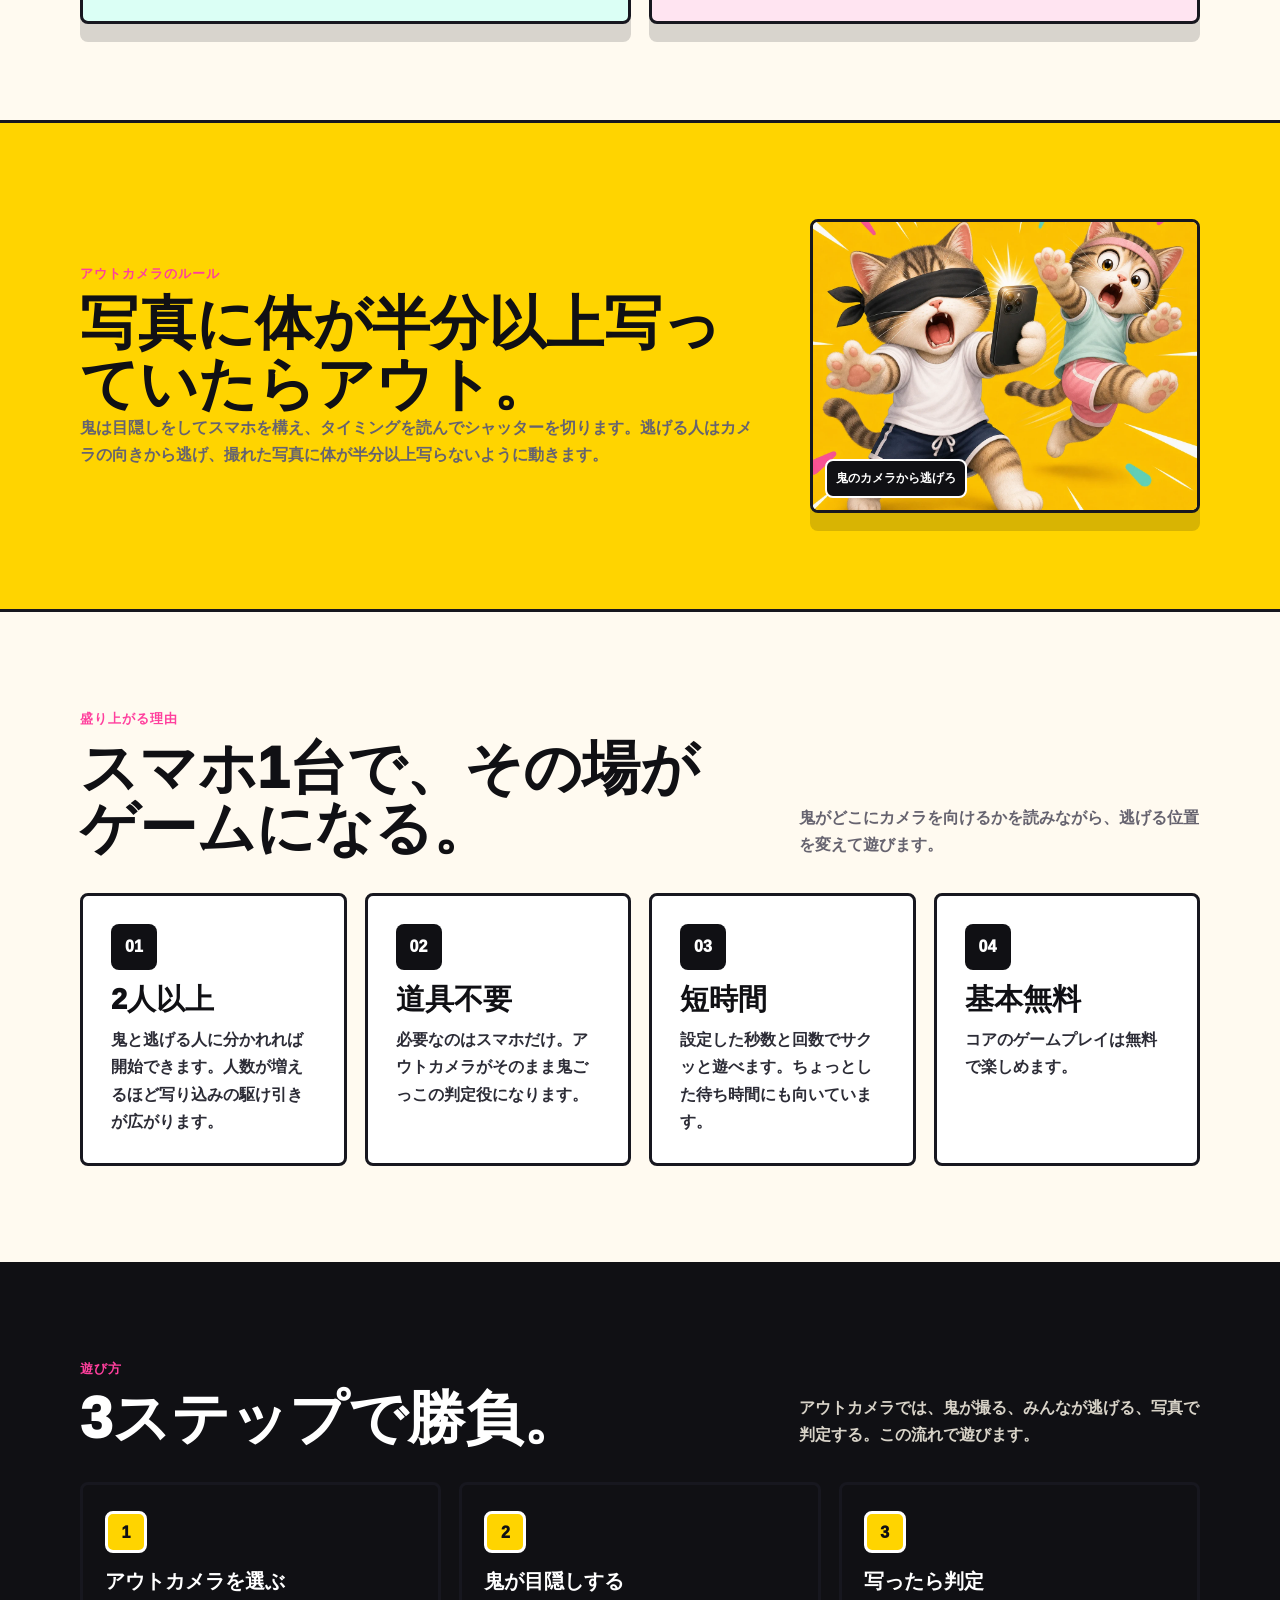
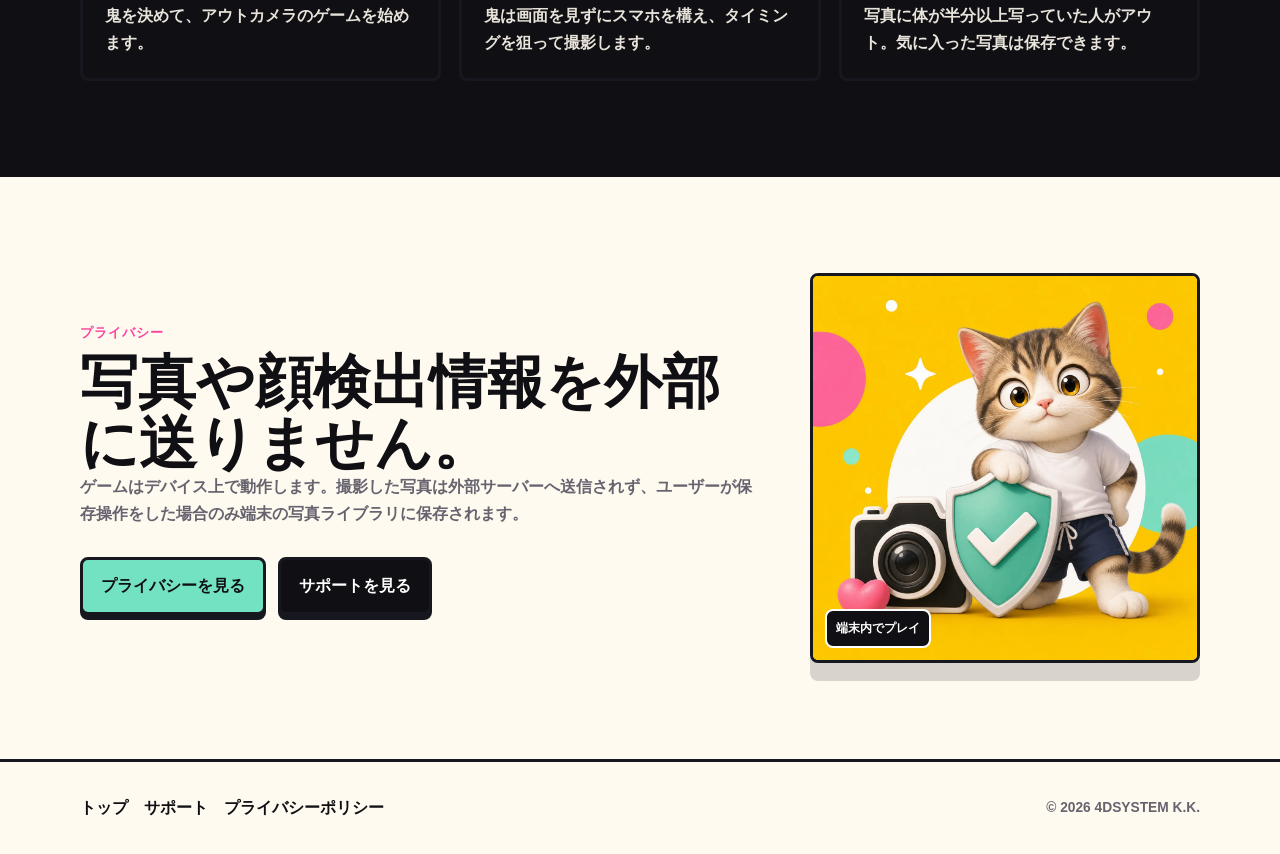
==== commit b6152a3b: "Update out-camera headline copy" ====
--- a/index.html
+++ b/index.html
@@ -48,7 +48,7 @@
           <div class="section-head">
             <div>
               <p class="section-kicker">遊び方</p>
-              <h2 class="section-title">アウトカメラで、鬼から逃げる。</h2>
+              <h2 class="section-title">鬼のシャッターから逃げろ！</h2>
             </div>
             <p class="section-copy">鬼が目隠しをしてシャッターを切り、ほかの人は写らないように逃げます。友だち同士でも家族でも、スマホ1台ですぐ始められます。</p>
           </div>
